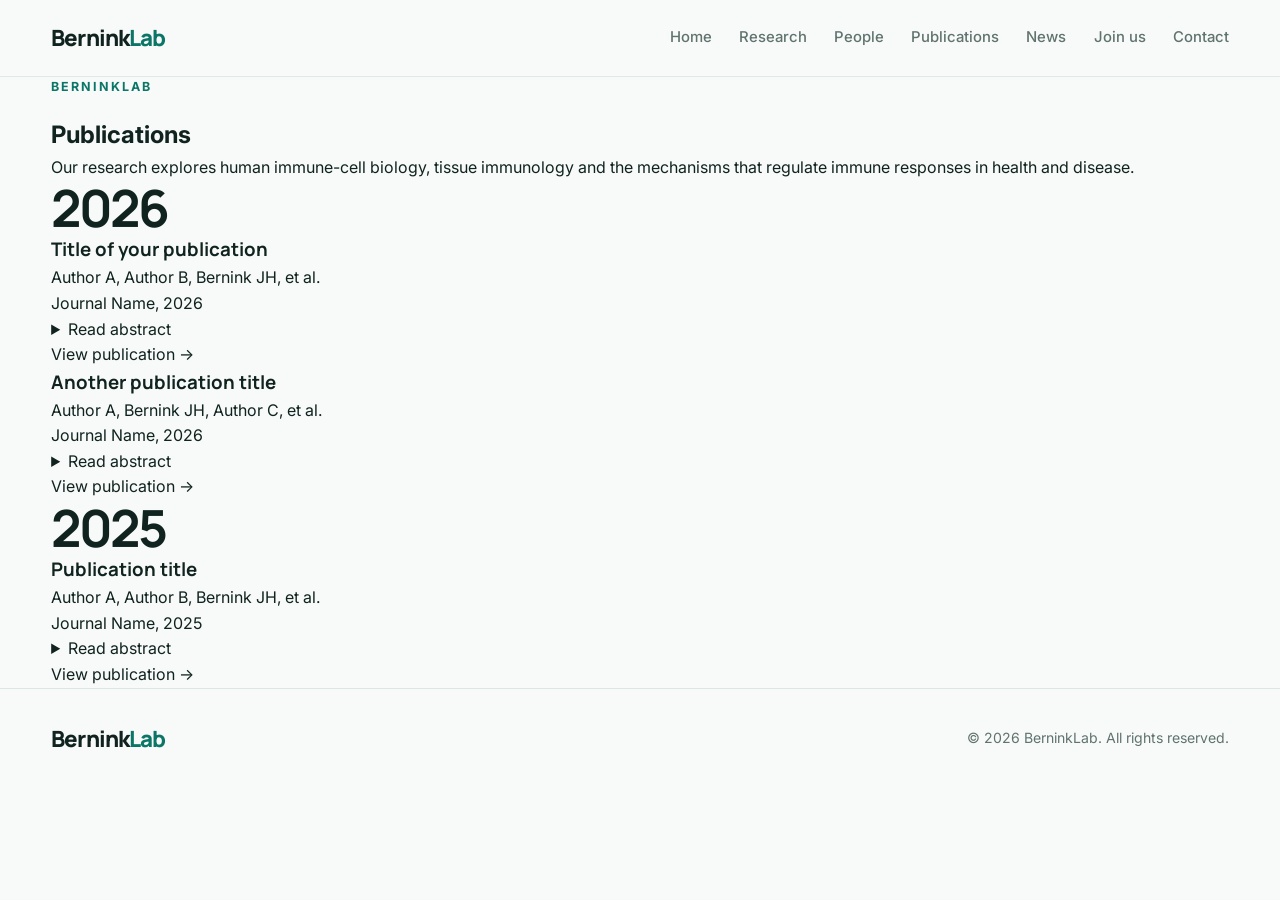
==== publications.html @ a1fa677a "Create publications.html for BerninkLab This HTML file contains the structure for the publications p" ====
<!DOCTYPE html>
<html lang="en">
<head>
  <meta charset="UTF-8">
  <meta name="viewport" content="width=device-width, initial-scale=1.0">

  <title>Publications | BerninkLab</title>

  <meta
    name="description"
    content="Publications from BerninkLab — research in human immunology, immune-cell biology and tissue immunology."
  >

  <link rel="preconnect" href="https://fonts.googleapis.com">
  <link rel="preconnect" href="https://fonts.gstatic.com" crossorigin>

  <link
    href="https://fonts.googleapis.com/css2?family=Inter:wght@400;500;600;700&family=Manrope:wght@600;700;800&display=swap"
    rel="stylesheet"
  >

  <link rel="stylesheet" href="styles.css">
</head>

<body>

<header class="site-header">
  <div class="container nav">

    <a href="index.html" class="logo">
      Bernink<span>Lab</span>
    </a>

    <button class="menu-toggle" aria-label="Toggle navigation">
      ☰
    </button>

    <nav class="nav-links">
      <a href="index.html">Home</a>
      <a href="index.html#research">Research</a>
      <a href="index.html#people">People</a>
      <a href="publications.html">Publications</a>
      <a href="index.html#news">News</a>
      <a href="index.html#join">Join us</a>
      <a href="index.html#contact">Contact</a>
    </nav>

  </div>
</header>


<main>

  <section class="publications-page">

    <div class="container">

      <p class="section-label">BerninkLab</p>
      <h1>Publications</h1>

      <p class="publications-intro">
        Our research explores human immune-cell biology,
        tissue immunology and the mechanisms that regulate
        immune responses in health and disease.
      </p>


      <!-- 2026 -->

      <div class="publication-year">

        <h2>2026</h2>

        <article class="publication-full">

          <h3>
            Title of your publication
          </h3>

          <p class="publication-authors">
            Author A, Author B, Bernink JH, et al.
          </p>

          <p class="publication-journal">
            Journal Name, 2026
          </p>

          <details class="abstract">

            <summary>Read abstract</summary>

            <p>
              Put the abstract of the publication here.
              This section stays hidden until the visitor
              clicks “Read abstract”.
            </p>

          </details>

          <a
            class="publication-link"
            href="https://doi.org/10.xxxx/xxxxx"
            target="_blank"
            rel="noopener noreferrer"
          >
            View publication →
          </a>

        </article>


        <article class="publication-full">

          <h3>
            Another publication title
          </h3>

          <p class="publication-authors">
            Author A, Bernink JH, Author C, et al.
          </p>

          <p class="publication-journal">
            Journal Name, 2026
          </p>

          <details class="abstract">

            <summary>Read abstract</summary>

            <p>
              The abstract for the second publication goes here.
            </p>

          </details>

          <a
            class="publication-link"
            href="https://doi.org/10.xxxx/xxxxx"
            target="_blank"
            rel="noopener noreferrer"
          >
            View publication →
          </a>

        </article>

      </div>


      <!-- 2025 -->

      <div class="publication-year">

        <h2>2025</h2>

        <article class="publication-full">

          <h3>
            Publication title
          </h3>

          <p class="publication-authors">
            Author A, Author B, Bernink JH, et al.
          </p>

          <p class="publication-journal">
            Journal Name, 2025
          </p>

          <details class="abstract">

            <summary>Read abstract</summary>

            <p>
              Put the abstract here.
            </p>

          </details>

          <a
            class="publication-link"
            href="https://doi.org/10.xxxx/xxxxx"
            target="_blank"
            rel="noopener noreferrer"
          >
            View publication →
          </a>

        </article>

      </div>

    </div>

  </section>

</main>


<footer>

  <div class="container footer-inner">

    <a href="index.html" class="logo">
      Bernink<span>Lab</span>
    </a>

    <p>
      © <span id="year"></span> BerninkLab.
      All rights reserved.
    </p>

  </div>

</footer>

<script src="script.js"></script>

</body>
</html>
---- styles.css ----
/* styles.css */

:root {
  --background: #f7faf9;
  --surface: #ffffff;
  --text: #10231f;
  --muted: #60736e;
  --accent: #0b7567;
  --accent-dark: #07584f;
  --accent-light: #dff2ee;
  --border: #dbe7e3;
  --max-width: 1180px;
}

* {
  box-sizing: border-box;
  margin: 0;
  padding: 0;
}

html {
  scroll-behavior: smooth;
}

body {
  font-family: "Inter", sans-serif;
  color: var(--text);
  background: var(--background);
  line-height: 1.6;
}

a {
  color: inherit;
  text-decoration: none;
}

.container {
  width: min(92%, var(--max-width));
  margin: 0 auto;
}

.site-header {
  position: sticky;
  top: 0;
  z-index: 1000;
  background: rgba(247, 250, 249, 0.92);
  backdrop-filter: blur(16px);
  border-bottom: 1px solid rgba(219, 231, 227, 0.8);
}

.nav {
  min-height: 76px;
  display: flex;
  align-items: center;
  justify-content: space-between;
}

.logo {
  font-family: "Manrope", sans-serif;
  font-size: 1.4rem;
  font-weight: 800;
  letter-spacing: -0.04em;
}

.logo span {
  color: var(--accent);
}

.nav-links {
  display: flex;
  gap: 1.7rem;
  align-items: center;
}

.nav-links a {
  color: var(--muted);
  font-size: 0.93rem;
  font-weight: 500;
  transition: 0.2s ease;
}

.nav-links a:hover {
  color: var(--accent);
}

.menu-toggle {
  display: none;
  border: 0;
  background: transparent;
  color: var(--text);
  font-size: 1.5rem;
  cursor: pointer;
}

.hero {
  padding: 7rem 0 6rem;
  overflow: hidden;
}

.hero-grid {
  display: grid;
  grid-template-columns: 1.05fr 0.95fr;
  gap: 4rem;
  align-items: center;
}

.eyebrow,
.section-label {
  color: var(--accent);
  font-size: 0.78rem;
  font-weight: 700;
  letter-spacing: 0.16em;
  text-transform: uppercase;
  margin-bottom: 1.2rem;
}

.hero h1,
h2,
h3 {
  font-family: "Manrope", sans-serif;
}

.hero h1 {
  font-size: clamp(3.2rem, 7vw, 6.2rem);
  line-height: 0.98;
  letter-spacing: -0.065em;
  max-width: 800px;
}

.hero h1 span {
  color: var(--accent);
  display: block;
}

.hero-text {
  margin-top: 2rem;
  max-width: 670px;
  font-size: 1.12rem;
  color: var(--muted);
}

.hero-actions {
  display: flex;
  flex-wrap: wrap;
  gap: 1rem;
  margin-top: 2.4rem;
}

.button {
  display: inline-flex;
  align-items: center;
  justify-content: center;
  border-radius: 999px;
  padding: 0.9rem 1.4rem;
  font-weight: 600;
  transition: 0.2s ease;
}

.button.primary {
  color: white;
  background: var(--accent);
}

.button.primary:hover {
  background: var(--accent-dark);
  transform: translateY(-2px);
}

.button.secondary {
  background: var(--surface);
  border: 1px solid var(--border);
}

.button.secondary:hover {
  border-color: var(--accent);
}

.hero-visual {
  position: relative;
  min-height: 500px;
  border-radius: 40px;
  overflow: hidden;
  background:
    radial-gradient(circle at 20% 20%, #d6f3ec, transparent 40%),
    radial-gradient(circle at 80% 70%, #b9dfd8, transparent 40%),
    #eaf4f1;
}

.cell {
  position: absolute;
  border-radius: 50%;
  border: 18px solid rgba(255,255,255,0.55);
  background:
    radial-gradient(circle at 35% 35%, rgba(255,255,255,0.95), transparent 20%),
    radial-gradient(circle, #4da393, #16766a);
  box-shadow: 0 30px 80px rgba(16, 83, 73, 0.2);
}

.cell-one {
  width: 190px;
  height: 190px;
  top: 70px;
  right: 80px;
}

.cell-two {
  width: 125px;
  height: 125px;
  top: 225px;
  left: 50px;
}

.cell-three {
  width: 85px;
  height: 85px;
  top: 70px;
  left: 100px;
}

.cell-four {
  width: 70px;
  height: 70px;
  bottom: 70px;
  right: 60px;
}

.hero-card {
  position: absolute;
  left: 35px;
  right: 35px;
  bottom: 35px;
  padding: 1.6rem;
  border-radius: 24px;
  background: rgba(255, 255, 255, 0.88);
  backdrop-filter: blur(12px);
}

.hero-card-label {
  display: block;
  color: var(--accent);
  font-size: 0.75rem;
  font-weight: 700;
  text-transform: uppercase;
  letter-spacing: 0.12em;
  margin-bottom: 0.3rem;
}

.hero-card strong {
  font-family: "Manrope", sans-serif;
  font-size: 1.25rem;
}

.hero-card p {
  color: var(--muted);
  margin-top: 0.5rem;
}

.section {
  padding: 6rem 0;
}

.intro {
  background: var(--surface);
}

.intro-grid,
.contact-grid {
  display: grid;
  grid-template-columns: 0.9fr 1.1fr;
  gap: 5rem;
}

h2 {
  font-size: clamp(2.3rem, 4vw, 4rem);
  line-height: 1.08;
  letter-spacing: -0.05em;
}

.intro-grid > div:last-child {
  color: var(--muted);
  font-size: 1.08rem;
}

.intro-grid > div:last-child p + p {
  margin-top: 1.2rem;
}

.section-heading {
  display: flex;
  justify-content: space-between;
  gap: 4rem;
  align-items: end;
  margin-bottom: 3rem;
}

.section-heading > p {
  max-width: 520px;
  color: var(--muted);
}

.card-grid {
  display: grid;
  grid-template-columns: repeat(4, 1fr);
  gap: 1.2rem;
}

.research-card,
.news-card {
  background: var(--surface);
  border: 1px solid var(--border);
  border-radius: 24px;
  padding: 2rem;
}

.card-number {
  display: inline-block;
  color: var(--accent);
  font-size: 0.8rem;
  font-weight: 700;
  margin-bottom: 3rem;
}

.research-card h3,
.news-card h3 {
  font-size: 1.3rem;
  margin-bottom: 0.75rem;
}

.research-card p,
.news-card p {
  color: var(--muted);
}

.people-section {
  background: var(--surface);
}

.people-grid {
  display: grid;
  grid-template-columns: repeat(4, 1fr);
  gap: 1.5rem;
}

.person-card {
  border: 1px solid var(--border);
  border-radius: 26px;
  overflow: hidden;
  background: var(--background);
}

.person-photo {
  width: 100%;
  height: 300px;
  object-fit: cover;
  object-position: center;
  display: block;
}

.placeholder-photo {
  background:
    radial-gradient(circle at 40% 35%, #ffffff, transparent 16%),
    linear-gradient(135deg, #dff2ee, #a9d6ce);
  font-family: "Manrope", sans-serif;
  font-size: 3rem;
  font-weight: 800;
  color: var(--accent);
}

.person-info {
  padding: 1.5rem;
}

.person-info h3 {
  font-size: 1.25rem;
}

.role {
  color: var(--accent);
  font-weight: 600;
  margin: 0.3rem 0 0.8rem;
}

.person-info p:last-child {
  color: var(--muted);
}

.publication-list {
  border-top: 1px solid var(--border);
}

.publication {
  display: grid;
  grid-template-columns: 100px 1fr;
  gap: 1.5rem;
  padding: 2rem 0;
  border-bottom: 1px solid var(--border);
}

.pub-year {
  color: var(--accent);
  font-weight: 700;
}

.publication h3 {
  font-size: 1.2rem;
  margin-bottom: 0.35rem;
}

.publication p {
  color: var(--muted);
}

.publication a {
  display: inline-block;
  margin-top: 0.75rem;
  color: var(--accent);
  font-weight: 600;
}

.news-section {
  background: var(--surface);
}

.news-grid {
  display: grid;
  grid-template-columns: repeat(3, 1fr);
  gap: 1.5rem;
}

.news-date {
  color: var(--accent);
  display: block;
  font-size: 0.83rem;
  font-weight: 600;
  margin-bottom: 2.5rem;
}

.join-box {
  background: var(--text);
  color: white;
  padding: 4rem;
  border-radius: 36px;
  display: flex;
  gap: 3rem;
  align-items: center;
  justify-content: space-between;
}

.join-box p:not(.section-label) {
  max-width: 700px;
  color: #cbd8d5;
  margin-top: 1rem;
}

.contact-section {
  background: var(--surface);
}

.contact-grid > div:first-child p:last-child {
  color: var(--muted);
  margin-top: 1rem;
  max-width: 500px;
}

.contact-details {
  display: grid;
  grid-template-columns: 1fr 1fr;
  gap: 2rem;
}

.contact-details div {
  padding-bottom: 1.4rem;
  border-bottom: 1px solid var(--border);
}

.contact-details span {
  display: block;
  color: var(--muted);
  font-size: 0.85rem;
  margin-bottom: 0.35rem;
}

.contact-details a {
  color: var(--accent);
  font-weight: 600;
}

footer {
  padding: 2rem 0;
  border-top: 1px solid var(--border);
}

.footer-inner {
  display: flex;
  justify-content: space-between;
  gap: 2rem;
  align-items: center;
}

.footer-inner p {
  color: var(--muted);
  font-size: 0.88rem;
}

@media (max-width: 950px) {
  .hero-grid,
  .intro-grid,
  .contact-grid {
    grid-template-columns: 1fr;
  }

  .hero-visual {
    min-height: 420px;
  }

  .card-grid {
    grid-template-columns: 1fr 1fr;
  }

  .people-grid [
    grid-template-columns: repeat(2,1fr);
  },
  .news-grid {
    grid-template-columns: 1fr 1fr;
  }

  .section-heading {
    align-items: flex-start;
    flex-direction: column;
    gap: 1rem;
  }
}

@media (max-width: 720px) {
  .menu-toggle {
    display: block;
  }

  .nav-links {
    position: absolute;
    top: 76px;
    left: 0;
    right: 0;
    display: none;
    flex-direction: column;
    align-items: flex-start;
    padding: 1.5rem 4%;
    background: var(--surface);
    border-bottom: 1px solid var(--border);
  }

  .nav-links.open {
    display: flex;
  }

  .hero {
    padding-top: 4.5rem;
  }

  .hero h1 {
    font-size: 3.5rem;
  }

  .card-grid,
  .people-grid {
    grid-template-columns: 1fr;
  },
  .news-grid,
  .contact-details {
    grid-template-columns: 1fr;
  }

  .join-box {
    padding: 2.3rem;
    align-items: flex-start;
    flex-direction: column;
  }

  .publication {
    grid-template-columns: 1fr;
    gap: 0.5rem;
  }

  .footer-inner {
    align-items: flex-start;
    flex-direction: column;
  }
}
.video-hero {
  position: relative;
  overflow: hidden;
  min-height: 500px;
  border-radius: 40px;
  background: #0d2622;
}

.hero-video {
  position: absolute;
  inset: 0;
  width: 100%;
  height: 100%;
  object-fit: cover;
}

.hero-video-overlay {
  position: absolute;
  inset: 0;
  background: linear-gradient(
    to bottom,
    rgba(0, 0, 0, 0.05),
    rgba(0, 0, 0, 0.25)
  );
}

.video-hero .hero-card {
  z-index: 2;
}
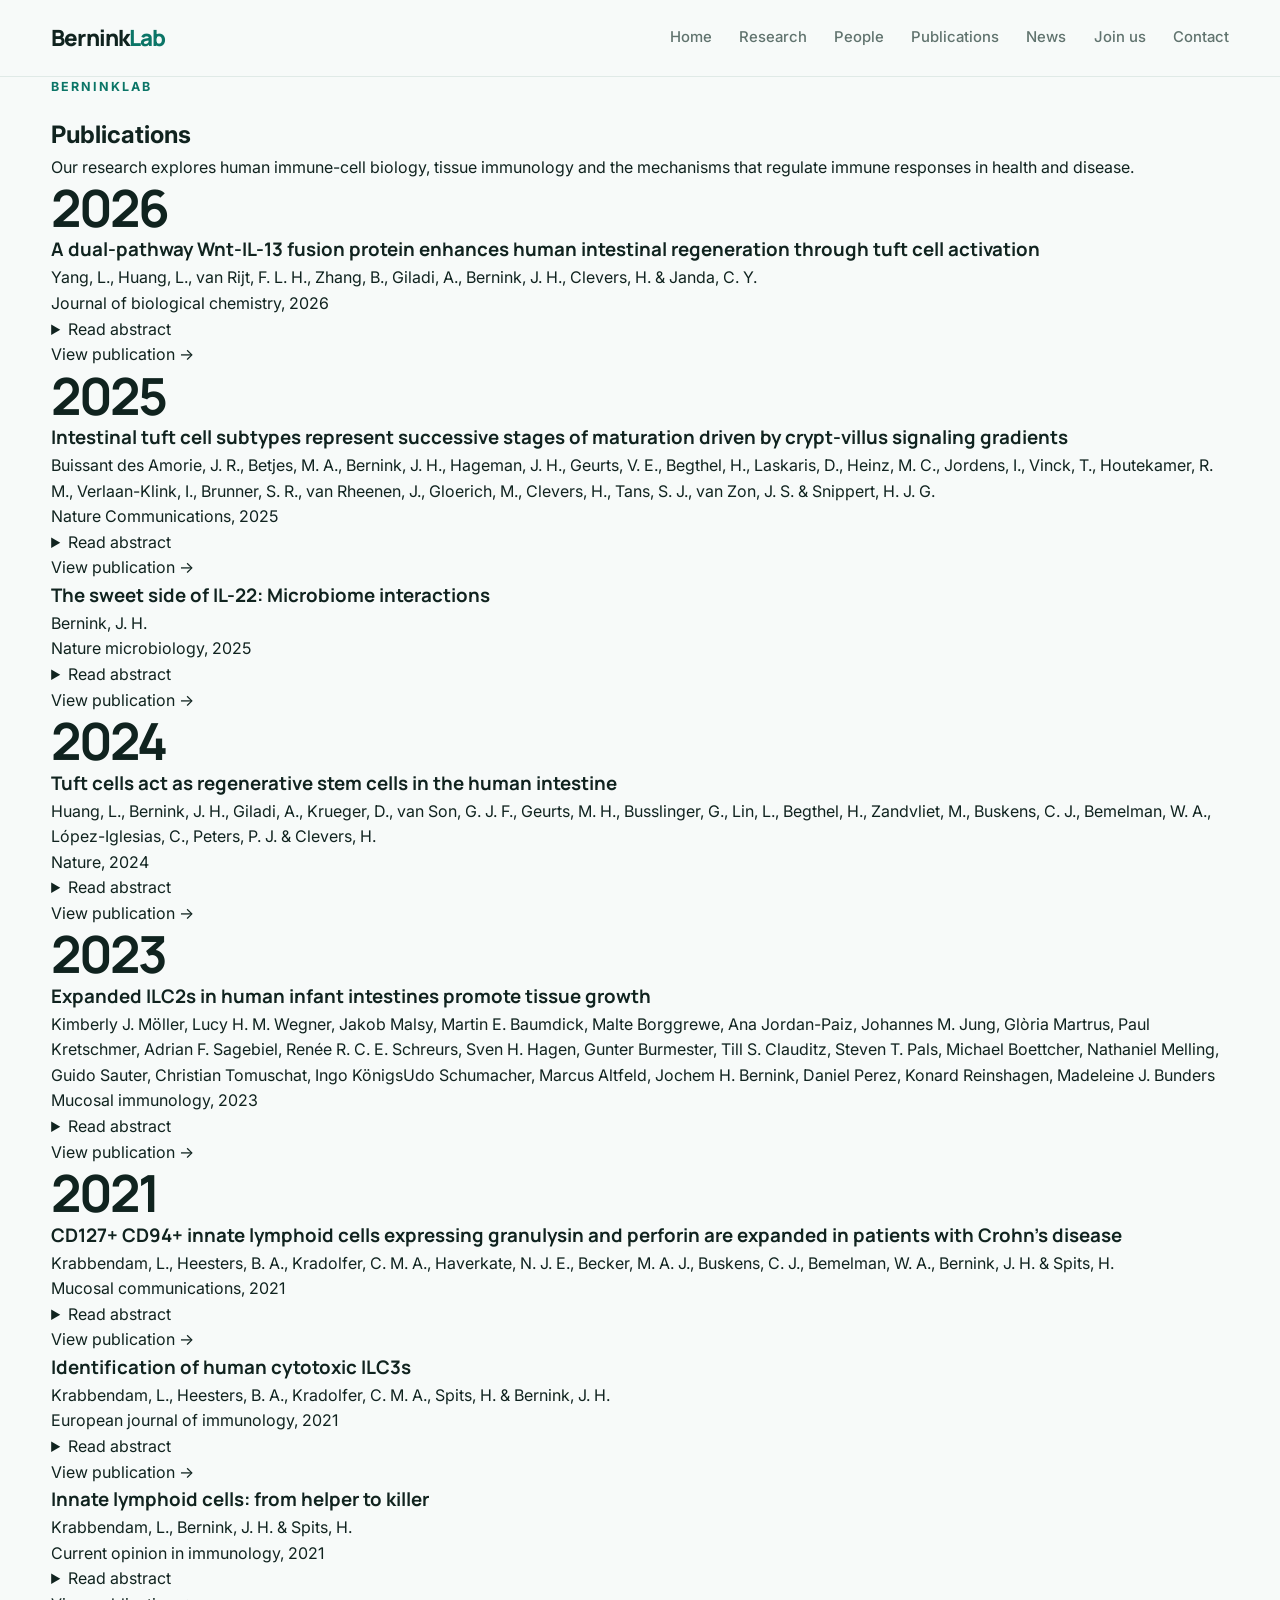
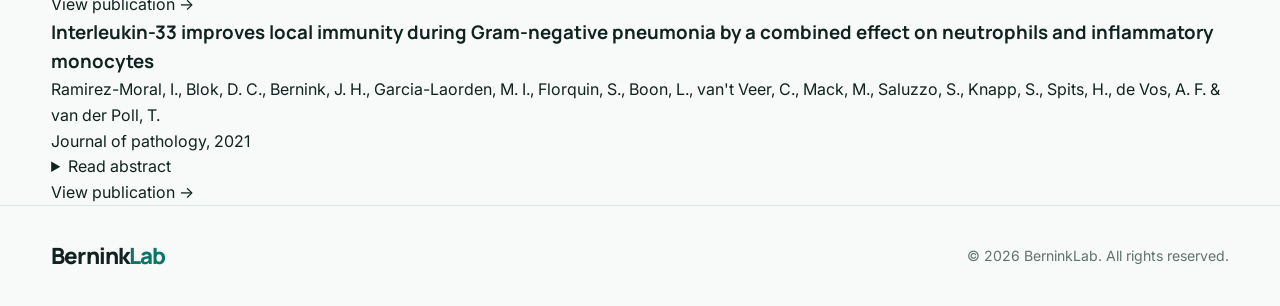
==== commit f945ad44: "Revise publication entries and add new articles Updated publication details including titles, author" ====
--- a/publications.html
+++ b/publications.html
@@ -74,75 +74,35 @@
         <article class="publication-full">
 
           <h3>
-            Title of your publication
-          </h3>
-
-          <p class="publication-authors">
-            Author A, Author B, Bernink JH, et al.
-          </p>
-
-          <p class="publication-journal">
-            Journal Name, 2026
-          </p>
-
-          <details class="abstract">
-
-            <summary>Read abstract</summary>
-
-            <p>
-              Put the abstract of the publication here.
-              This section stays hidden until the visitor
-              clicks “Read abstract”.
-            </p>
-
-          </details>
-
-          <a
-            class="publication-link"
-            href="https://doi.org/10.xxxx/xxxxx"
-            target="_blank"
-            rel="noopener noreferrer"
-          >
-            View publication →
-          </a>
-
-        </article>
-
-
-        <article class="publication-full">
-
-          <h3>
-            Another publication title
-          </h3>
-
-          <p class="publication-authors">
-            Author A, Bernink JH, Author C, et al.
-          </p>
-
-          <p class="publication-journal">
-            Journal Name, 2026
-          </p>
-
-          <details class="abstract">
-
-            <summary>Read abstract</summary>
-
-            <p>
-              The abstract for the second publication goes here.
-            </p>
-
-          </details>
-
-          <a
-            class="publication-link"
-            href="https://doi.org/10.xxxx/xxxxx"
-            target="_blank"
-            rel="noopener noreferrer"
-          >
-            View publication →
-          </a>
-
-        </article>
+            A dual-pathway Wnt-IL-13 fusion protein enhances human intestinal regeneration through tuft cell activation
+          </h3>
+
+          <p class="publication-authors">
+            Yang, L., Huang, L., van Rijt, F. L. H., Zhang, B., Giladi, A., Bernink, J. H., Clevers, H. & Janda, C. Y.
+          </p>
+
+          <p class="publication-journal">
+            Journal of biological chemistry, 2026
+          </p>
+
+          <details class="abstract">
+
+            <summary>Read abstract</summary>
+
+            <p>
+              Compromised intestinal regenerative responses drive severe inflammatory conditions, such as inflammatory bowel disease and graft-versus-host disease, affecting millions of people worldwide each year. Despite extensive research, effective therapies remain limited, and no curative treatments are currently available. We recently discovered that human intestinal tuft cells promote tissue repair following injury through Wnt and IL-4/IL-13 signaling pathways. Building on this discovery, here, we report the engineering and functional validation of a synthetic Wnt-IL-13 fusion protein that simultaneously activates both the Wnt and IL-4/IL-13 signaling pathways to enhance human intestinal tuft cell activity. Employing human organoid technology, we demonstrate that this therapeutic approach promotes mucosal healing.
+            </p>
+
+          </details>
+
+          <a
+            class="publication-link"
+            href="https://doi.org/10.1016/j.jbc.2026.113187"
+            target="_blank"
+            rel="noopener noreferrer"
+          >
+            View publication →
+          </a>
 
       </div>
 
@@ -156,40 +116,308 @@
         <article class="publication-full">
 
           <h3>
-            Publication title
-          </h3>
-
-          <p class="publication-authors">
-            Author A, Author B, Bernink JH, et al.
-          </p>
-
-          <p class="publication-journal">
-            Journal Name, 2025
-          </p>
-
-          <details class="abstract">
-
-            <summary>Read abstract</summary>
-
-            <p>
-              Put the abstract here.
-            </p>
-
-          </details>
-
-          <a
-            class="publication-link"
-            href="https://doi.org/10.xxxx/xxxxx"
-            target="_blank"
-            rel="noopener noreferrer"
-          >
-            View publication →
-          </a>
-
-        </article>
-
+            Intestinal tuft cell subtypes represent successive stages of maturation driven by crypt-villus signaling gradients
+          </h3>
+
+          <p class="publication-authors">
+            Buissant des Amorie, J. R., Betjes, M. A., Bernink, J. H., Hageman, J. H., Geurts, V. E., Begthel, H., Laskaris, D., Heinz, M. C., Jordens, I., Vinck, T., Houtekamer, R. M., Verlaan-Klink, I., Brunner, S. R., van Rheenen, J., Gloerich, M., Clevers, H., Tans, S. J., van Zon, J. S. & Snippert, H. J. G.
+          </p>
+
+          <p class="publication-journal">
+            Nature Communications, 2025
+          </p>
+
+          <details class="abstract">
+
+            <summary>Read abstract</summary>
+
+            <p>
+              Intestinal tuft cells are epithelial sentinels that trigger host defense upon detection of parasite-derived compounds. While they represent potent targets for immunomodulatory therapies in inflammation-driven intestinal diseases, their functioning and differentiation are poorly understood. Here, we reveal common intermediary transcriptomes among the previously described tuft-1 and tuft-2 subtypes in mouse and human. Tuft cell subtype-specific reporter knock-ins in organoids show that the two subtypes reflect successive post-mitotic maturation stages within the tuft cell lineage. In vitro stimulation with interleukin-4 and 13 is sufficient to fuel the generation of new Nrep+ tuft-1 cells, arising from tuft precursors (tuft-p). Subsequently, changes in crypt-villus signaling gradients, such as BMP, and cholinergic signaling, are required to advance maturation towards Chat+ tuft-2 phenotypes. Functionally, we find chemosensory capacity to increase during maturation. Our tuft subtype-specific reporters and optimized differentiation strategy in organoids provide a platform to study immune-related tuft cell subtypes and their unique chemosensory properties.
+            </p>
+
+          </details>
+
+          <a
+            class="publication-link"
+            href="https://doi.org/10.1038/s41467-025-61878-9"
+            target="_blank"
+            rel="noopener noreferrer"
+          >
+            View publication →
+          </a>
+
+        </article>
+
+                <article class="publication-full">
+
+          <h3>
+            The sweet side of IL-22: Microbiome interactions
+          </h3>
+
+          <p class="publication-authors">
+            Bernink, J. H.
+          </p>
+
+          <p class="publication-journal">
+            Nature microbiology, 2025
+          </p>
+
+          <details class="abstract">
+
+            <summary>Read abstract</summary>
+
+            <p>
+              Dysbiosis is a harbinger of severe intestinal pathologies driving enhanced susceptibility to colonization by opportunistic pathogens. Type 3 innate lymphoid cell-derived IL-22 harnesses pathogen colonization resistance by regulating the galactosylation status of intestinal epithelial cells.
+            </p>
+
+          </details>
+
+          <a
+            class="publication-link"
+            href="https://doi.org/10.1038/s41564-025-01945-5"
+            target="_blank"
+            rel="noopener noreferrer"
+          >
+            View publication →
+          </a>
+
+        </article>
+        
       </div>
 
+       <!-- 2024 -->
+
+      <div class="publication-year">
+
+        <h2>2024</h2>
+
+        <article class="publication-full">
+
+          <h3>
+            Tuft cells act as regenerative stem cells in the human intestine
+          </h3>
+
+          <p class="publication-authors">
+            Huang, L., Bernink, J. H., Giladi, A., Krueger, D., van Son, G. J. F., Geurts, M. H., Busslinger, G., Lin, L., Begthel, H., Zandvliet, M., Buskens, C. J., Bemelman, W. A., López-Iglesias, C., Peters, P. J. & Clevers, H.
+          </p>
+
+          <p class="publication-journal">
+            Nature, 2024
+          </p>
+
+          <details class="abstract">
+
+            <summary>Read abstract</summary>
+
+            <p>
+              In mice, intestinal tuft cells have been described as a long-lived, postmitotic cell type. Two distinct subsets have been identified: tuft-1 and tuft-2 (ref. 1). By combining analysis of primary human intestinal resection material and intestinal organoids, we identify four distinct human tuft cell states, two of which overlap with their murine counterparts. We show that tuft cell development depends on the presence of Wnt ligands, and that tuft cell numbers rapidly increase on interleukin-4 (IL-4) and IL-13 exposure, as reported previously in mice2–4. This occurs through proliferation of pre-existing tuft cells, rather than through increased de novo generation from stem cells. Indeed, proliferative tuft cells occur in vivo both in fetal and in adult human intestine. Single mature proliferating tuft cells can form organoids that contain all intestinal epithelial cell types. Unlike stem and progenitor cells, human tuft cells survive irradiation damage and retain the ability to generate all other epithelial cell types. Accordingly, organoids engineered to lack tuft cells fail to recover from radiation-induced damage. Thus, tuft cells represent a damage-induced reserve intestinal stem cell pool in humans.
+            </p>
+
+          </details>
+
+          <a
+            class="publication-link"
+            href="https://doi.org/10.1038/s41586-024-07952-6"
+            target="_blank"
+            rel="noopener noreferrer"
+          >
+            View publication →
+          </a>
+
+        </article>
+
+      </div>
+       <!-- 2023 -->
+
+      <div class="publication-year">
+
+        <h2>2023</h2>
+
+        <article class="publication-full">
+
+          <h3>
+            Expanded ILC2s in human infant intestines promote tissue growth
+          </h3>
+
+          <p class="publication-authors">
+            Kimberly J. Möller, Lucy H. M. Wegner, Jakob Malsy, Martin E. Baumdick, Malte Borggrewe, Ana Jordan-Paiz, Johannes M. Jung, Glòria Martrus, Paul Kretschmer, Adrian F. Sagebiel, Renée R. C. E. Schreurs, Sven H. Hagen, Gunter Burmester, Till S. Clauditz, Steven T. Pals, Michael Boettcher, Nathaniel Melling, Guido Sauter, Christian Tomuschat, Ingo KönigsUdo Schumacher, Marcus Altfeld, Jochem H. Bernink, Daniel Perez, Konard Reinshagen, Madeleine J. Bunders
+          </p>
+
+          <p class="publication-journal">
+            Mucosal immunology, 2023
+          </p>
+
+          <details class="abstract">
+
+            <summary>Read abstract</summary>
+
+            <p>
+              Early life is characterized by extraordinary challenges, including rapid tissue growth and immune adaptation to foreign antigens after birth. During this developmental stage, infants have an increased risk of immune-mediated diseases. Here, we demonstrate that tissue-resident, interleukin (IL)-13- and IL-4-producing group 2 innate lymphoid cells (ILC2s) are enriched in human infant intestines compared to adult intestines. Organoid systems were employed to assess the role of infant intestinal ILC2s in intestinal development and showed that IL-13 and IL-4 increased epithelial cell proliferation and skewed cell differentiation toward secretory cells. IL-13 furthermore upregulated the production of mediators of type-2 immunity by infant intestinal epithelial cells, including vascular endothelial growth factor-A and IL-26, a chemoattractant for eosinophils. In line with these in vitro findings increased numbers of eosinophils were detected in vivo in infant intestines. Taken together, ILC2s are enriched in infant intestines and can support intestinal development while inducing an epithelial secretory response associated with type 2 immune-mediated diseases.
+            </p>
+
+          </details>
+
+          <a
+            class="publication-link"
+            href="https://doi.org/10.1016/j.mucimm.2023.04.004"
+            target="_blank"
+            rel="noopener noreferrer"
+          >
+            View publication →
+          </a>
+
+        </article>
+
+      </div>
+
+       <!-- 2021 -->
+
+      <div class="publication-year">
+
+        <h2>2021</h2>
+
+        <article class="publication-full">
+
+          <h3>
+            CD127+ CD94+ innate lymphoid cells expressing granulysin and perforin are expanded in patients with Crohn’s disease
+          </h3>
+
+          <p class="publication-authors">
+            Krabbendam, L., Heesters, B. A., Kradolfer, C. M. A., Haverkate, N. J. E., Becker, M. A. J., Buskens, C. J., Bemelman, W. A., Bernink, J. H. & Spits, H.
+          </p>
+
+          <p class="publication-journal">
+            Mucosal communications, 2021
+          </p>
+
+          <details class="abstract">
+
+            <summary>Read abstract</summary>
+
+            <p>
+              Phenotypic definition of helper ILC1 and NK cells is problematic due to overlapping markers. Recently we showed the identification of cytotoxic ILC3s characterized by expression of CD94. Here we analyse CD127+ ILCs and NK cells in intestinal lamina propria from healthy donors and Crohn’s disease patients and identify two populations of CD127+CD94+ ILCs, designated population A and B, that can be distinguished on the expression of CD117, CD18 and cytotoxic molecules. Population B expresses granulysin, a cytotoxic molecule linked to bacterial lysis and/or chemotaxis of monocytes. Granulysin protein is secreted by population B cells upon stimulation with IL-15. Activation of population B in the presence of TGF-β strongly reduces the expression of cytotoxic effector molecules of population B. Strikingly, samples from individuals that suffer from active Crohn’s disease display enhanced frequencies of granulysin-expressing effector CD127+CD94+ ILCs in comparison to controls. Thus this study identifies group 1 ILC populations which accumulate in inflamed intestinal tissue of Crohn’s disease patients and may play a role in the pathology of the disease.
+            </p>
+
+          </details>
+
+          <a
+            class="publication-link"
+            href="https://doi.org/10.1038/s41467-021-26187-x"
+            target="_blank"
+            rel="noopener noreferrer"
+          >
+            View publication →
+          </a>
+
+        </article>
+
+        <article class="publication-full">
+
+          <h3>
+            Identification of human cytotoxic ILC3s
+          </h3>
+
+          <p class="publication-authors">
+            Krabbendam, L., Heesters, B. A., Kradolfer, C. M. A., Spits, H. & Bernink, J. H.
+          </p>
+
+          <p class="publication-journal">
+            European journal of immunology, 2021
+          </p>
+
+          <details class="abstract">
+
+            <summary>Read abstract</summary>
+
+            <p>
+              Human ILCs are classically categorized into five subsets; cytotoxic CD127−CD94+ NK cells and non-cytotoxic CD127+CD94−, ILC1s, ILC2s, ILC3s, and LTi cells. Here, we identify a previously unrecognized subset within the CD127+ ILC population, characterized by the expression of the cytotoxic marker CD94. These CD94+ ILCs resemble conventional ILC3s in terms of phenotype, transcriptome, and cytokine production, but are highly cytotoxic. IL-15 was unable to induce differentiation of CD94+ ILCs toward mature NK cells. Instead, CD94+ ILCs retained RORγt, CD127 and CD200R1 expression and produced IL-22 in response to IL-15. Culturing non-cytotoxic ILC3s with IL-12 induced upregulation of CD94 and cytotoxic activity, effects that were not observed with IL-15 stimulation. Thus, human helper ILCs can acquire a cytotoxic program without differentiating into NK cells.
+            </p>
+
+          </details>
+
+          <a
+            class="publication-link"
+            href="https://doi.org/10.1002/eji.202048696"
+            target="_blank"
+            rel="noopener noreferrer"
+          >
+            View publication →
+          </a>
+
+        </article>
+
+        <article class="publication-full">
+
+          <h3>
+            Innate lymphoid cells: from helper to killer
+          </h3>
+
+          <p class="publication-authors">
+            Krabbendam, L., Bernink, J. H. & Spits, H.
+          </p>
+
+          <p class="publication-journal">
+            Current opinion in immunology, 2021
+          </p>
+
+          <details class="abstract">
+
+            <summary>Read abstract</summary>
+
+            <p>
+              Five subsets of ILCs are extensively described, Lymphoid Tissue inducer (LTi) cells, cytotoxic NK cells and non-cytotoxic helper ILC1s, ILC2s and ILC3s. So far, the main focus has been on the potent cytokine production by helper ILCs and their plastic nature that allows them to switch function and phenotype upon environmental changes. Recent advances in the field indicate the presence of cytotoxic helper ILCs that are distinct from conventional NK cells. In humans, these cytotoxic ILCs can develop from conventional helper ILCs whereas in mice this remains to be elucidated. In this review we discuss the identification, development and function of cytotoxic helper ILCs subsets in humans and mice.
+            </p>
+
+          </details>
+
+          <a
+            class="publication-link"
+            href="https://doi.org/10.1016/j.coi.2020.08.007"
+            target="_blank"
+            rel="noopener noreferrer"
+          >
+            View publication →
+          </a>
+
+        </article>
+
+        <article class="publication-full">
+
+          <h3>
+            Interleukin-33 improves local immunity during Gram-negative pneumonia by a combined effect on neutrophils and inflammatory monocytes
+          </h3>
+
+          <p class="publication-authors">
+            Ramirez-Moral, I., Blok, D. C., Bernink, J. H., Garcia-Laorden, M. I., Florquin, S., Boon, L., van't Veer, C., Mack, M., Saluzzo, S., Knapp, S., Spits, H., de Vos, A. F. & van der Poll, T.
+          </p>
+
+          <p class="publication-journal">
+            Journal of pathology, 2021
+          </p>
+
+          <details class="abstract">
+
+            <summary>Read abstract</summary>
+
+            <p>
+              Pneumonia represents a major health care burden and Gram-negative bacteria provide an increasing therapeutic challenge at least in part through the emergence of multidrug-resistant strains. IL-33 is a multifunctional cytokine belonging to the IL-1 family that can affect many different cell types. We sought here to determine the effect of recombinant IL-33 on the host response during murine pneumonia caused by the common Gram-negative pathogen Klebsiella pneumoniae. IL-33 pretreatment prolonged survival for more than 1 day during lethal airway infection and decreased bacterial loads at the primary site of infection and distant organs. Postponed treatment with IL-33 (3 h) also reduced bacterial growth and dissemination. IL-33-mediated protection was not observed in mice deficient for the IL-33 receptor component IL-1 receptor-like 1. IL-33 induced a brisk type 2 response, characterized by recruitment of type 2 innate lymphoid cells to the lungs and enhanced release of IL-5 and IL-13. However, neither absence of innate lymphoid cells or IL-13, nor blocking of IL-5 impacted on IL-33 effects in mice infected with Klebsiella. Likewise, IL-33 remained effective in reducing bacterial loads in mice lacking B, T, and natural killer T cells. Experiments using antibody-mediated cell depletion indicated that neutrophils and inflammatory monocytes were of importance for antibacterial defense. The capacity of IL-33 to restrict bacterial growth in the lungs was strongly reduced in mice depleted of both neutrophils and inflammatory monocytes, but not in mice selectively depleted of either one of these cell types. These results suggest that IL-33 boosts host defense during bacterial pneumonia by a combined effect on neutrophils and inflammatory monocytes.
+            </p>
+
+          </details>
+
+          <a
+            class="publication-link"
+            href="https://doi.org/10.1002/path.5601"
+            target="_blank"
+            rel="noopener noreferrer"
+          >
+            View publication →
+          </a>
+
+        </article>
+        
+      </div>
+      
     </div>
 
   </section>
--- a/styles.css
+++ b/styles.css
@@ -615,3 +615,85 @@
 .video-hero .hero-card {
   z-index: 2;
 }
+
+.publications-page {
+  padding: 7rem 0;
+}
+
+.publications-page h1 {
+  font-family: "Manrope", sans-serif;
+  font-size: clamp(3rem, 6vw, 5.5rem);
+  line-height: 1;
+  letter-spacing: -0.06em;
+}
+
+.publications-intro {
+  max-width: 700px;
+  margin-top: 1.5rem;
+  margin-bottom: 5rem;
+  color: var(--muted);
+  font-size: 1.1rem;
+}
+
+.publication-year {
+  margin-bottom: 5rem;
+}
+
+.publication-year > h2 {
+  color: var(--accent);
+  font-size: 2rem;
+  padding-bottom: 1rem;
+  border-bottom: 2px solid var(--accent);
+}
+
+.publication-full {
+  padding: 2rem 0;
+  border-bottom: 1px solid var(--border);
+}
+
+.publication-full h3 {
+  max-width: 900px;
+  font-size: 1.3rem;
+  margin-bottom: 0.7rem;
+}
+
+.publication-authors {
+  color: var(--text);
+}
+
+.publication-journal {
+  color: var(--muted);
+  font-style: italic;
+  margin-top: 0.2rem;
+}
+
+.abstract {
+  max-width: 900px;
+  margin-top: 1.3rem;
+}
+
+.abstract summary {
+  color: var(--accent);
+  font-weight: 600;
+  cursor: pointer;
+}
+
+.abstract p {
+  margin-top: 1rem;
+  color: var(--muted);
+  line-height: 1.75;
+}
+
+.publication-link {
+  display: inline-block;
+  margin-top: 1.3rem;
+  color: var(--accent);
+  font-weight: 600;
+}
+.all-publications-button {
+  margin-top: 4.5rem;
+}
+
+.publication-link:hover {
+  text-decoration: underline;
+}
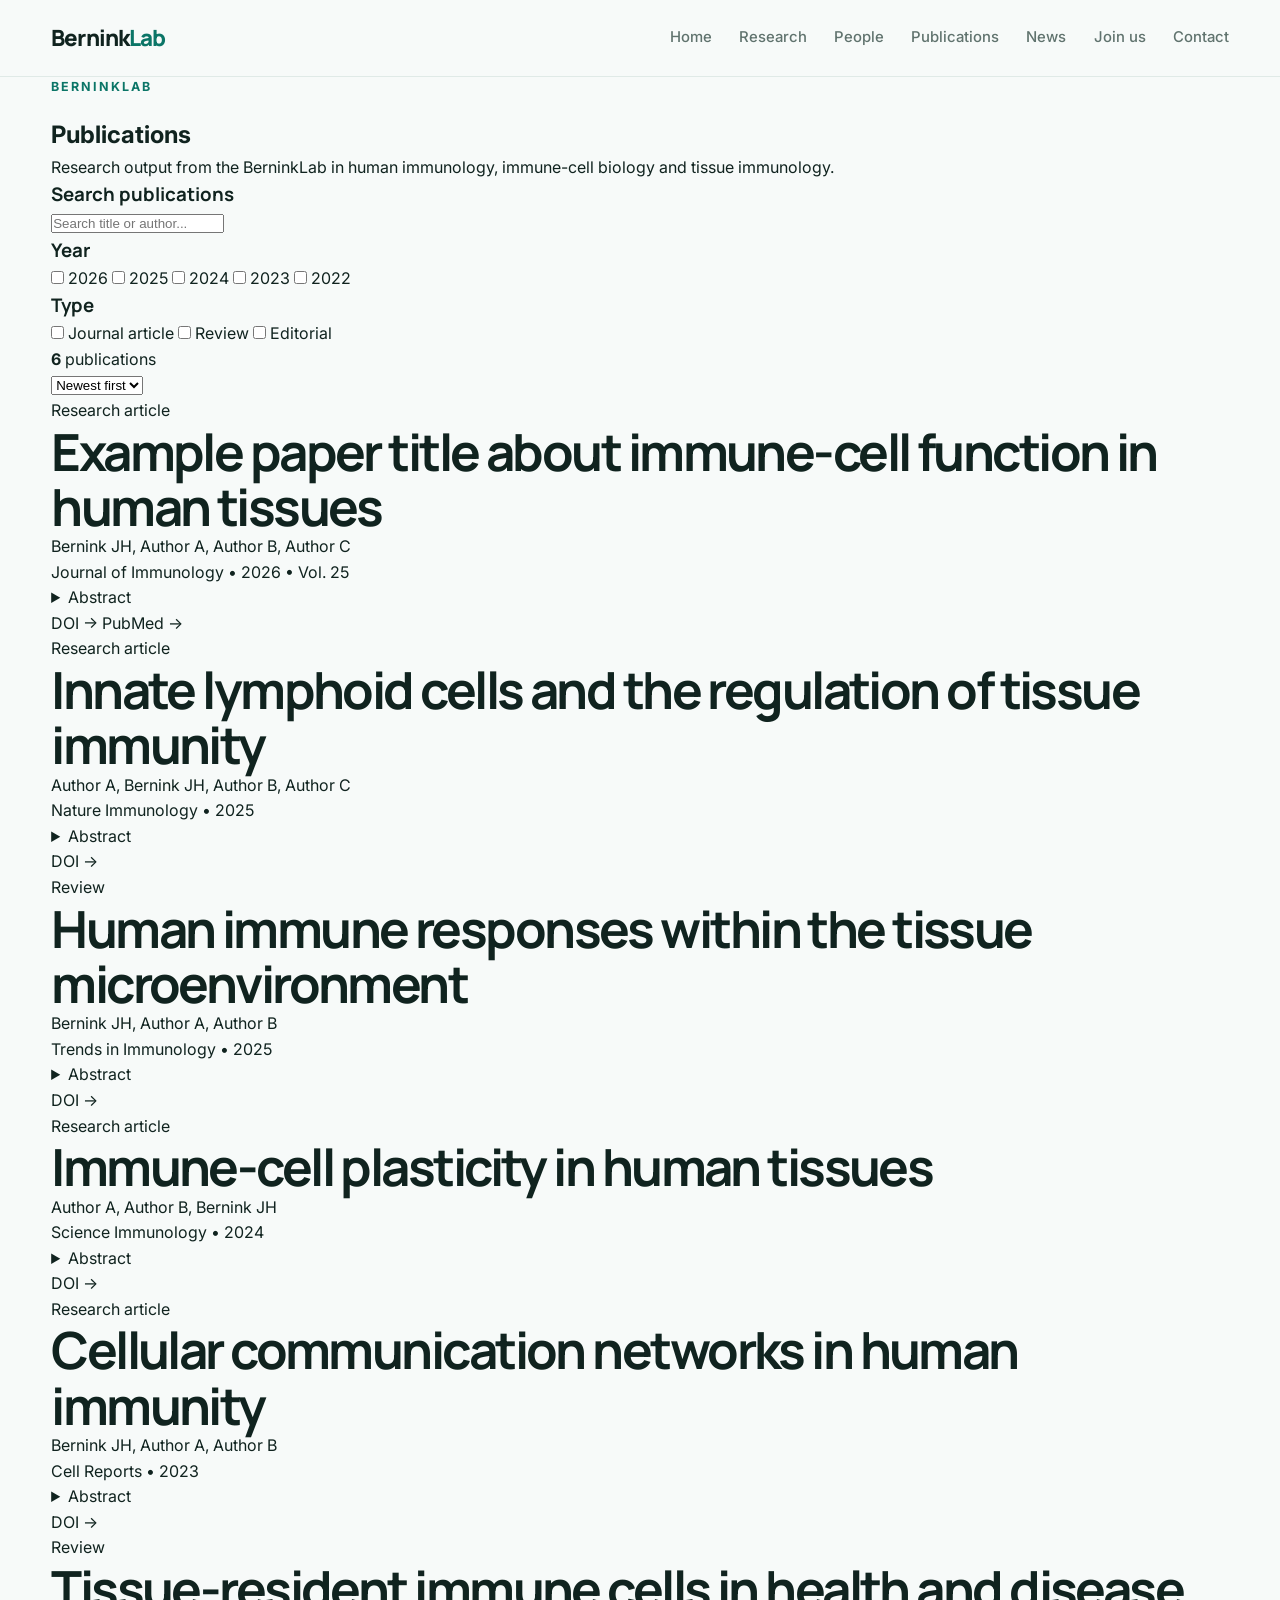
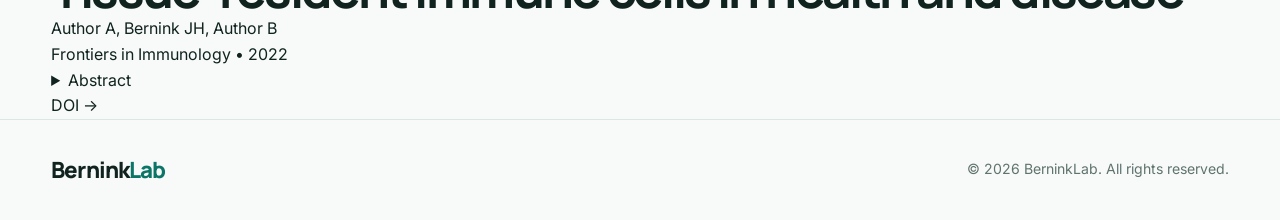
==== commit f12e0a08: "Refactor publications.html for clarity and structure Updated the publications page to enhance clarit" ====
--- a/publications.html
+++ b/publications.html
@@ -8,7 +8,7 @@
 
   <meta
     name="description"
-    content="Publications from BerninkLab — research in human immunology, immune-cell biology and tissue immunology."
+    content="Publications from BerninkLab in human immunology, tissue immunology and immune-cell biology."
   >
 
   <link rel="preconnect" href="https://fonts.googleapis.com">
@@ -49,375 +49,438 @@
 </header>
 
 
-<main>
-
-  <section class="publications-page">
-
+<main class="pure-publications">
+
+  <section class="publications-header">
     <div class="container">
 
       <p class="section-label">BerninkLab</p>
+
       <h1>Publications</h1>
 
-      <p class="publications-intro">
-        Our research explores human immune-cell biology,
-        tissue immunology and the mechanisms that regulate
-        immune responses in health and disease.
+      <p>
+        Research output from the BerninkLab in human immunology,
+        immune-cell biology and tissue immunology.
       </p>
 
-
-      <!-- 2026 -->
-
-      <div class="publication-year">
-
-        <h2>2026</h2>
-
-        <article class="publication-full">
-
-          <h3>
-            A dual-pathway Wnt-IL-13 fusion protein enhances human intestinal regeneration through tuft cell activation
-          </h3>
-
-          <p class="publication-authors">
-            Yang, L., Huang, L., van Rijt, F. L. H., Zhang, B., Giladi, A., Bernink, J. H., Clevers, H. & Janda, C. Y.
-          </p>
-
-          <p class="publication-journal">
-            Journal of biological chemistry, 2026
-          </p>
-
-          <details class="abstract">
-
-            <summary>Read abstract</summary>
+    </div>
+  </section>
+
+
+  <section class="publications-browser">
+
+    <div class="container publications-layout">
+
+
+      <!-- SIDEBAR -->
+
+      <aside class="publication-sidebar">
+
+        <div class="filter-section">
+          <h3>Search publications</h3>
+
+          <input
+            type="search"
+            id="publicationSearch"
+            placeholder="Search title or author..."
+          >
+        </div>
+
+
+        <div class="filter-section">
+
+          <h3>Year</h3>
+
+          <label>
+            <input type="checkbox" class="year-filter" value="2026">
+            2026
+          </label>
+
+          <label>
+            <input type="checkbox" class="year-filter" value="2025">
+            2025
+          </label>
+
+          <label>
+            <input type="checkbox" class="year-filter" value="2024">
+            2024
+          </label>
+
+          <label>
+            <input type="checkbox" class="year-filter" value="2023">
+            2023
+          </label>
+
+          <label>
+            <input type="checkbox" class="year-filter" value="2022">
+            2022
+          </label>
+
+        </div>
+
+
+        <div class="filter-section">
+
+          <h3>Type</h3>
+
+          <label>
+            <input type="checkbox">
+            Journal article
+          </label>
+
+          <label>
+            <input type="checkbox">
+            Review
+          </label>
+
+          <label>
+            <input type="checkbox">
+            Editorial
+          </label>
+
+        </div>
+
+      </aside>
+
+
+      <!-- PUBLICATION RESULTS -->
+
+      <div class="publication-results">
+
+        <div class="publication-toolbar">
+
+          <p>
+            <strong id="publicationCount">6</strong>
+            publications
+          </p>
+
+          <select id="publicationSort">
+            <option value="newest">Newest first</option>
+            <option value="oldest">Oldest first</option>
+          </select>
+
+        </div>
+
+
+        <!-- PAPER 1 -->
+
+        <article
+          class="pure-publication"
+          data-year="2026"
+          data-title="example paper title immune cells"
+        >
+
+          <div class="publication-type">
+            Research article
+          </div>
+
+          <h2>
+            Example paper title about immune-cell function in human tissues
+          </h2>
+
+          <p class="pure-authors">
+            Bernink JH, Author A, Author B, Author C
+          </p>
+
+          <p class="pure-journal">
+            Journal of Immunology
+            <span>•</span>
+            2026
+            <span>•</span>
+            Vol. 25
+          </p>
+
+          <details class="pure-abstract">
+
+            <summary>Abstract</summary>
 
             <p>
-              Compromised intestinal regenerative responses drive severe inflammatory conditions, such as inflammatory bowel disease and graft-versus-host disease, affecting millions of people worldwide each year. Despite extensive research, effective therapies remain limited, and no curative treatments are currently available. We recently discovered that human intestinal tuft cells promote tissue repair following injury through Wnt and IL-4/IL-13 signaling pathways. Building on this discovery, here, we report the engineering and functional validation of a synthetic Wnt-IL-13 fusion protein that simultaneously activates both the Wnt and IL-4/IL-13 signaling pathways to enhance human intestinal tuft cell activity. Employing human organoid technology, we demonstrate that this therapeutic approach promotes mucosal healing.
+              Add the abstract of the paper here. This section can contain
+              a full research abstract while keeping the publication list
+              compact when it is closed.
             </p>
 
           </details>
 
-          <a
-            class="publication-link"
-            href="https://doi.org/10.1016/j.jbc.2026.113187"
-            target="_blank"
-            rel="noopener noreferrer"
-          >
-            View publication →
-          </a>
+          <div class="publication-actions">
+
+            <a
+              href="https://doi.org/10.xxxx/xxxxx"
+              target="_blank"
+              rel="noopener noreferrer"
+            >
+              DOI →
+            </a>
+
+            <a
+              href="#"
+              target="_blank"
+              rel="noopener noreferrer"
+            >
+              PubMed →
+            </a>
+
+          </div>
+
+        </article>
+
+
+        <!-- PAPER 2 -->
+
+        <article
+          class="pure-publication"
+          data-year="2025"
+          data-title="innate lymphoid cells tissue immunity"
+        >
+
+          <div class="publication-type">
+            Research article
+          </div>
+
+          <h2>
+            Innate lymphoid cells and the regulation of tissue immunity
+          </h2>
+
+          <p class="pure-authors">
+            Author A, Bernink JH, Author B, Author C
+          </p>
+
+          <p class="pure-journal">
+            Nature Immunology
+            <span>•</span>
+            2025
+          </p>
+
+          <details class="pure-abstract">
+
+            <summary>Abstract</summary>
+
+            <p>
+              Place the publication abstract here.
+            </p>
+
+          </details>
+
+          <div class="publication-actions">
+
+            <a
+              href="https://doi.org/10.xxxx/xxxxx"
+              target="_blank"
+              rel="noopener noreferrer"
+            >
+              DOI →
+            </a>
+
+          </div>
+
+        </article>
+
+
+        <!-- PAPER 3 -->
+
+        <article
+          class="pure-publication"
+          data-year="2025"
+          data-title="human immune responses tissue microenvironment"
+        >
+
+          <div class="publication-type">
+            Review
+          </div>
+
+          <h2>
+            Human immune responses within the tissue microenvironment
+          </h2>
+
+          <p class="pure-authors">
+            Bernink JH, Author A, Author B
+          </p>
+
+          <p class="pure-journal">
+            Trends in Immunology
+            <span>•</span>
+            2025
+          </p>
+
+          <details class="pure-abstract">
+
+            <summary>Abstract</summary>
+
+            <p>
+              Place the abstract here.
+            </p>
+
+          </details>
+
+          <div class="publication-actions">
+
+            <a
+              href="https://doi.org/10.xxxx/xxxxx"
+              target="_blank"
+              rel="noopener noreferrer"
+            >
+              DOI →
+            </a>
+
+          </div>
+
+        </article>
+
+
+        <!-- PAPER 4 -->
+
+        <article
+          class="pure-publication"
+          data-year="2024"
+          data-title="immune cell plasticity human tissues"
+        >
+
+          <div class="publication-type">
+            Research article
+          </div>
+
+          <h2>
+            Immune-cell plasticity in human tissues
+          </h2>
+
+          <p class="pure-authors">
+            Author A, Author B, Bernink JH
+          </p>
+
+          <p class="pure-journal">
+            Science Immunology
+            <span>•</span>
+            2024
+          </p>
+
+          <details class="pure-abstract">
+
+            <summary>Abstract</summary>
+
+            <p>
+              Place the abstract here.
+            </p>
+
+          </details>
+
+          <div class="publication-actions">
+
+            <a
+              href="https://doi.org/10.xxxx/xxxxx"
+              target="_blank"
+              rel="noopener noreferrer"
+            >
+              DOI →
+            </a>
+
+          </div>
+
+        </article>
+
+
+        <!-- PAPER 5 -->
+
+        <article
+          class="pure-publication"
+          data-year="2023"
+          data-title="immune signaling cellular communication"
+        >
+
+          <div class="publication-type">
+            Research article
+          </div>
+
+          <h2>
+            Cellular communication networks in human immunity
+          </h2>
+
+          <p class="pure-authors">
+            Bernink JH, Author A, Author B
+          </p>
+
+          <p class="pure-journal">
+            Cell Reports
+            <span>•</span>
+            2023
+          </p>
+
+          <details class="pure-abstract">
+
+            <summary>Abstract</summary>
+
+            <p>
+              Place the abstract here.
+            </p>
+
+          </details>
+
+          <div class="publication-actions">
+
+            <a
+              href="https://doi.org/10.xxxx/xxxxx"
+              target="_blank"
+              rel="noopener noreferrer"
+            >
+              DOI →
+            </a>
+
+          </div>
+
+        </article>
+
+
+        <!-- PAPER 6 -->
+
+        <article
+          class="pure-publication"
+          data-year="2022"
+          data-title="tissue resident immune cells"
+        >
+
+          <div class="publication-type">
+            Review
+          </div>
+
+          <h2>
+            Tissue-resident immune cells in health and disease
+          </h2>
+
+          <p class="pure-authors">
+            Author A, Bernink JH, Author B
+          </p>
+
+          <p class="pure-journal">
+            Frontiers in Immunology
+            <span>•</span>
+            2022
+          </p>
+
+          <details class="pure-abstract">
+
+            <summary>Abstract</summary>
+
+            <p>
+              Place the abstract here.
+            </p>
+
+          </details>
+
+          <div class="publication-actions">
+
+            <a
+              href="https://doi.org/10.xxxx/xxxxx"
+              target="_blank"
+              rel="noopener noreferrer"
+            >
+              DOI →
+            </a>
+
+          </div>
+
+        </article>
 
       </div>
 
-
-      <!-- 2025 -->
-
-      <div class="publication-year">
-
-        <h2>2025</h2>
-
-        <article class="publication-full">
-
-          <h3>
-            Intestinal tuft cell subtypes represent successive stages of maturation driven by crypt-villus signaling gradients
-          </h3>
-
-          <p class="publication-authors">
-            Buissant des Amorie, J. R., Betjes, M. A., Bernink, J. H., Hageman, J. H., Geurts, V. E., Begthel, H., Laskaris, D., Heinz, M. C., Jordens, I., Vinck, T., Houtekamer, R. M., Verlaan-Klink, I., Brunner, S. R., van Rheenen, J., Gloerich, M., Clevers, H., Tans, S. J., van Zon, J. S. & Snippert, H. J. G.
-          </p>
-
-          <p class="publication-journal">
-            Nature Communications, 2025
-          </p>
-
-          <details class="abstract">
-
-            <summary>Read abstract</summary>
-
-            <p>
-              Intestinal tuft cells are epithelial sentinels that trigger host defense upon detection of parasite-derived compounds. While they represent potent targets for immunomodulatory therapies in inflammation-driven intestinal diseases, their functioning and differentiation are poorly understood. Here, we reveal common intermediary transcriptomes among the previously described tuft-1 and tuft-2 subtypes in mouse and human. Tuft cell subtype-specific reporter knock-ins in organoids show that the two subtypes reflect successive post-mitotic maturation stages within the tuft cell lineage. In vitro stimulation with interleukin-4 and 13 is sufficient to fuel the generation of new Nrep+ tuft-1 cells, arising from tuft precursors (tuft-p). Subsequently, changes in crypt-villus signaling gradients, such as BMP, and cholinergic signaling, are required to advance maturation towards Chat+ tuft-2 phenotypes. Functionally, we find chemosensory capacity to increase during maturation. Our tuft subtype-specific reporters and optimized differentiation strategy in organoids provide a platform to study immune-related tuft cell subtypes and their unique chemosensory properties.
-            </p>
-
-          </details>
-
-          <a
-            class="publication-link"
-            href="https://doi.org/10.1038/s41467-025-61878-9"
-            target="_blank"
-            rel="noopener noreferrer"
-          >
-            View publication →
-          </a>
-
-        </article>
-
-                <article class="publication-full">
-
-          <h3>
-            The sweet side of IL-22: Microbiome interactions
-          </h3>
-
-          <p class="publication-authors">
-            Bernink, J. H.
-          </p>
-
-          <p class="publication-journal">
-            Nature microbiology, 2025
-          </p>
-
-          <details class="abstract">
-
-            <summary>Read abstract</summary>
-
-            <p>
-              Dysbiosis is a harbinger of severe intestinal pathologies driving enhanced susceptibility to colonization by opportunistic pathogens. Type 3 innate lymphoid cell-derived IL-22 harnesses pathogen colonization resistance by regulating the galactosylation status of intestinal epithelial cells.
-            </p>
-
-          </details>
-
-          <a
-            class="publication-link"
-            href="https://doi.org/10.1038/s41564-025-01945-5"
-            target="_blank"
-            rel="noopener noreferrer"
-          >
-            View publication →
-          </a>
-
-        </article>
-        
-      </div>
-
-       <!-- 2024 -->
-
-      <div class="publication-year">
-
-        <h2>2024</h2>
-
-        <article class="publication-full">
-
-          <h3>
-            Tuft cells act as regenerative stem cells in the human intestine
-          </h3>
-
-          <p class="publication-authors">
-            Huang, L., Bernink, J. H., Giladi, A., Krueger, D., van Son, G. J. F., Geurts, M. H., Busslinger, G., Lin, L., Begthel, H., Zandvliet, M., Buskens, C. J., Bemelman, W. A., López-Iglesias, C., Peters, P. J. & Clevers, H.
-          </p>
-
-          <p class="publication-journal">
-            Nature, 2024
-          </p>
-
-          <details class="abstract">
-
-            <summary>Read abstract</summary>
-
-            <p>
-              In mice, intestinal tuft cells have been described as a long-lived, postmitotic cell type. Two distinct subsets have been identified: tuft-1 and tuft-2 (ref. 1). By combining analysis of primary human intestinal resection material and intestinal organoids, we identify four distinct human tuft cell states, two of which overlap with their murine counterparts. We show that tuft cell development depends on the presence of Wnt ligands, and that tuft cell numbers rapidly increase on interleukin-4 (IL-4) and IL-13 exposure, as reported previously in mice2–4. This occurs through proliferation of pre-existing tuft cells, rather than through increased de novo generation from stem cells. Indeed, proliferative tuft cells occur in vivo both in fetal and in adult human intestine. Single mature proliferating tuft cells can form organoids that contain all intestinal epithelial cell types. Unlike stem and progenitor cells, human tuft cells survive irradiation damage and retain the ability to generate all other epithelial cell types. Accordingly, organoids engineered to lack tuft cells fail to recover from radiation-induced damage. Thus, tuft cells represent a damage-induced reserve intestinal stem cell pool in humans.
-            </p>
-
-          </details>
-
-          <a
-            class="publication-link"
-            href="https://doi.org/10.1038/s41586-024-07952-6"
-            target="_blank"
-            rel="noopener noreferrer"
-          >
-            View publication →
-          </a>
-
-        </article>
-
-      </div>
-       <!-- 2023 -->
-
-      <div class="publication-year">
-
-        <h2>2023</h2>
-
-        <article class="publication-full">
-
-          <h3>
-            Expanded ILC2s in human infant intestines promote tissue growth
-          </h3>
-
-          <p class="publication-authors">
-            Kimberly J. Möller, Lucy H. M. Wegner, Jakob Malsy, Martin E. Baumdick, Malte Borggrewe, Ana Jordan-Paiz, Johannes M. Jung, Glòria Martrus, Paul Kretschmer, Adrian F. Sagebiel, Renée R. C. E. Schreurs, Sven H. Hagen, Gunter Burmester, Till S. Clauditz, Steven T. Pals, Michael Boettcher, Nathaniel Melling, Guido Sauter, Christian Tomuschat, Ingo KönigsUdo Schumacher, Marcus Altfeld, Jochem H. Bernink, Daniel Perez, Konard Reinshagen, Madeleine J. Bunders
-          </p>
-
-          <p class="publication-journal">
-            Mucosal immunology, 2023
-          </p>
-
-          <details class="abstract">
-
-            <summary>Read abstract</summary>
-
-            <p>
-              Early life is characterized by extraordinary challenges, including rapid tissue growth and immune adaptation to foreign antigens after birth. During this developmental stage, infants have an increased risk of immune-mediated diseases. Here, we demonstrate that tissue-resident, interleukin (IL)-13- and IL-4-producing group 2 innate lymphoid cells (ILC2s) are enriched in human infant intestines compared to adult intestines. Organoid systems were employed to assess the role of infant intestinal ILC2s in intestinal development and showed that IL-13 and IL-4 increased epithelial cell proliferation and skewed cell differentiation toward secretory cells. IL-13 furthermore upregulated the production of mediators of type-2 immunity by infant intestinal epithelial cells, including vascular endothelial growth factor-A and IL-26, a chemoattractant for eosinophils. In line with these in vitro findings increased numbers of eosinophils were detected in vivo in infant intestines. Taken together, ILC2s are enriched in infant intestines and can support intestinal development while inducing an epithelial secretory response associated with type 2 immune-mediated diseases.
-            </p>
-
-          </details>
-
-          <a
-            class="publication-link"
-            href="https://doi.org/10.1016/j.mucimm.2023.04.004"
-            target="_blank"
-            rel="noopener noreferrer"
-          >
-            View publication →
-          </a>
-
-        </article>
-
-      </div>
-
-       <!-- 2021 -->
-
-      <div class="publication-year">
-
-        <h2>2021</h2>
-
-        <article class="publication-full">
-
-          <h3>
-            CD127+ CD94+ innate lymphoid cells expressing granulysin and perforin are expanded in patients with Crohn’s disease
-          </h3>
-
-          <p class="publication-authors">
-            Krabbendam, L., Heesters, B. A., Kradolfer, C. M. A., Haverkate, N. J. E., Becker, M. A. J., Buskens, C. J., Bemelman, W. A., Bernink, J. H. & Spits, H.
-          </p>
-
-          <p class="publication-journal">
-            Mucosal communications, 2021
-          </p>
-
-          <details class="abstract">
-
-            <summary>Read abstract</summary>
-
-            <p>
-              Phenotypic definition of helper ILC1 and NK cells is problematic due to overlapping markers. Recently we showed the identification of cytotoxic ILC3s characterized by expression of CD94. Here we analyse CD127+ ILCs and NK cells in intestinal lamina propria from healthy donors and Crohn’s disease patients and identify two populations of CD127+CD94+ ILCs, designated population A and B, that can be distinguished on the expression of CD117, CD18 and cytotoxic molecules. Population B expresses granulysin, a cytotoxic molecule linked to bacterial lysis and/or chemotaxis of monocytes. Granulysin protein is secreted by population B cells upon stimulation with IL-15. Activation of population B in the presence of TGF-β strongly reduces the expression of cytotoxic effector molecules of population B. Strikingly, samples from individuals that suffer from active Crohn’s disease display enhanced frequencies of granulysin-expressing effector CD127+CD94+ ILCs in comparison to controls. Thus this study identifies group 1 ILC populations which accumulate in inflamed intestinal tissue of Crohn’s disease patients and may play a role in the pathology of the disease.
-            </p>
-
-          </details>
-
-          <a
-            class="publication-link"
-            href="https://doi.org/10.1038/s41467-021-26187-x"
-            target="_blank"
-            rel="noopener noreferrer"
-          >
-            View publication →
-          </a>
-
-        </article>
-
-        <article class="publication-full">
-
-          <h3>
-            Identification of human cytotoxic ILC3s
-          </h3>
-
-          <p class="publication-authors">
-            Krabbendam, L., Heesters, B. A., Kradolfer, C. M. A., Spits, H. & Bernink, J. H.
-          </p>
-
-          <p class="publication-journal">
-            European journal of immunology, 2021
-          </p>
-
-          <details class="abstract">
-
-            <summary>Read abstract</summary>
-
-            <p>
-              Human ILCs are classically categorized into five subsets; cytotoxic CD127−CD94+ NK cells and non-cytotoxic CD127+CD94−, ILC1s, ILC2s, ILC3s, and LTi cells. Here, we identify a previously unrecognized subset within the CD127+ ILC population, characterized by the expression of the cytotoxic marker CD94. These CD94+ ILCs resemble conventional ILC3s in terms of phenotype, transcriptome, and cytokine production, but are highly cytotoxic. IL-15 was unable to induce differentiation of CD94+ ILCs toward mature NK cells. Instead, CD94+ ILCs retained RORγt, CD127 and CD200R1 expression and produced IL-22 in response to IL-15. Culturing non-cytotoxic ILC3s with IL-12 induced upregulation of CD94 and cytotoxic activity, effects that were not observed with IL-15 stimulation. Thus, human helper ILCs can acquire a cytotoxic program without differentiating into NK cells.
-            </p>
-
-          </details>
-
-          <a
-            class="publication-link"
-            href="https://doi.org/10.1002/eji.202048696"
-            target="_blank"
-            rel="noopener noreferrer"
-          >
-            View publication →
-          </a>
-
-        </article>
-
-        <article class="publication-full">
-
-          <h3>
-            Innate lymphoid cells: from helper to killer
-          </h3>
-
-          <p class="publication-authors">
-            Krabbendam, L., Bernink, J. H. & Spits, H.
-          </p>
-
-          <p class="publication-journal">
-            Current opinion in immunology, 2021
-          </p>
-
-          <details class="abstract">
-
-            <summary>Read abstract</summary>
-
-            <p>
-              Five subsets of ILCs are extensively described, Lymphoid Tissue inducer (LTi) cells, cytotoxic NK cells and non-cytotoxic helper ILC1s, ILC2s and ILC3s. So far, the main focus has been on the potent cytokine production by helper ILCs and their plastic nature that allows them to switch function and phenotype upon environmental changes. Recent advances in the field indicate the presence of cytotoxic helper ILCs that are distinct from conventional NK cells. In humans, these cytotoxic ILCs can develop from conventional helper ILCs whereas in mice this remains to be elucidated. In this review we discuss the identification, development and function of cytotoxic helper ILCs subsets in humans and mice.
-            </p>
-
-          </details>
-
-          <a
-            class="publication-link"
-            href="https://doi.org/10.1016/j.coi.2020.08.007"
-            target="_blank"
-            rel="noopener noreferrer"
-          >
-            View publication →
-          </a>
-
-        </article>
-
-        <article class="publication-full">
-
-          <h3>
-            Interleukin-33 improves local immunity during Gram-negative pneumonia by a combined effect on neutrophils and inflammatory monocytes
-          </h3>
-
-          <p class="publication-authors">
-            Ramirez-Moral, I., Blok, D. C., Bernink, J. H., Garcia-Laorden, M. I., Florquin, S., Boon, L., van't Veer, C., Mack, M., Saluzzo, S., Knapp, S., Spits, H., de Vos, A. F. & van der Poll, T.
-          </p>
-
-          <p class="publication-journal">
-            Journal of pathology, 2021
-          </p>
-
-          <details class="abstract">
-
-            <summary>Read abstract</summary>
-
-            <p>
-              Pneumonia represents a major health care burden and Gram-negative bacteria provide an increasing therapeutic challenge at least in part through the emergence of multidrug-resistant strains. IL-33 is a multifunctional cytokine belonging to the IL-1 family that can affect many different cell types. We sought here to determine the effect of recombinant IL-33 on the host response during murine pneumonia caused by the common Gram-negative pathogen Klebsiella pneumoniae. IL-33 pretreatment prolonged survival for more than 1 day during lethal airway infection and decreased bacterial loads at the primary site of infection and distant organs. Postponed treatment with IL-33 (3 h) also reduced bacterial growth and dissemination. IL-33-mediated protection was not observed in mice deficient for the IL-33 receptor component IL-1 receptor-like 1. IL-33 induced a brisk type 2 response, characterized by recruitment of type 2 innate lymphoid cells to the lungs and enhanced release of IL-5 and IL-13. However, neither absence of innate lymphoid cells or IL-13, nor blocking of IL-5 impacted on IL-33 effects in mice infected with Klebsiella. Likewise, IL-33 remained effective in reducing bacterial loads in mice lacking B, T, and natural killer T cells. Experiments using antibody-mediated cell depletion indicated that neutrophils and inflammatory monocytes were of importance for antibacterial defense. The capacity of IL-33 to restrict bacterial growth in the lungs was strongly reduced in mice depleted of both neutrophils and inflammatory monocytes, but not in mice selectively depleted of either one of these cell types. These results suggest that IL-33 boosts host defense during bacterial pneumonia by a combined effect on neutrophils and inflammatory monocytes.
-            </p>
-
-          </details>
-
-          <a
-            class="publication-link"
-            href="https://doi.org/10.1002/path.5601"
-            target="_blank"
-            rel="noopener noreferrer"
-          >
-            View publication →
-          </a>
-
-        </article>
-        
-      </div>
-      
     </div>
 
   </section>
@@ -442,7 +505,68 @@
 
 </footer>
 
+
 <script src="script.js"></script>
+
+<script>
+
+const searchInput = document.getElementById("publicationSearch");
+const yearFilters = document.querySelectorAll(".year-filter");
+const publications = document.querySelectorAll(".pure-publication");
+const publicationCount = document.getElementById("publicationCount");
+
+function filterPublications() {
+
+  const search =
+    searchInput.value.toLowerCase();
+
+  const selectedYears =
+    [...yearFilters]
+      .filter(filter => filter.checked)
+      .map(filter => filter.value);
+
+  let visibleCount = 0;
+
+  publications.forEach(publication => {
+
+    const text =
+      publication.innerText.toLowerCase();
+
+    const year =
+      publication.dataset.year;
+
+    const matchesSearch =
+      text.includes(search);
+
+    const matchesYear =
+      selectedYears.length === 0 ||
+      selectedYears.includes(year);
+
+    if (matchesSearch && matchesYear) {
+      publication.style.display = "block";
+      visibleCount++;
+    } else {
+      publication.style.display = "none";
+    }
+
+  });
+
+  publicationCount.textContent = visibleCount;
+}
+
+searchInput.addEventListener(
+  "input",
+  filterPublications
+);
+
+yearFilters.forEach(filter => {
+  filter.addEventListener(
+    "change",
+    filterPublications
+  );
+});
+
+</script>
 
 </body>
 </html>
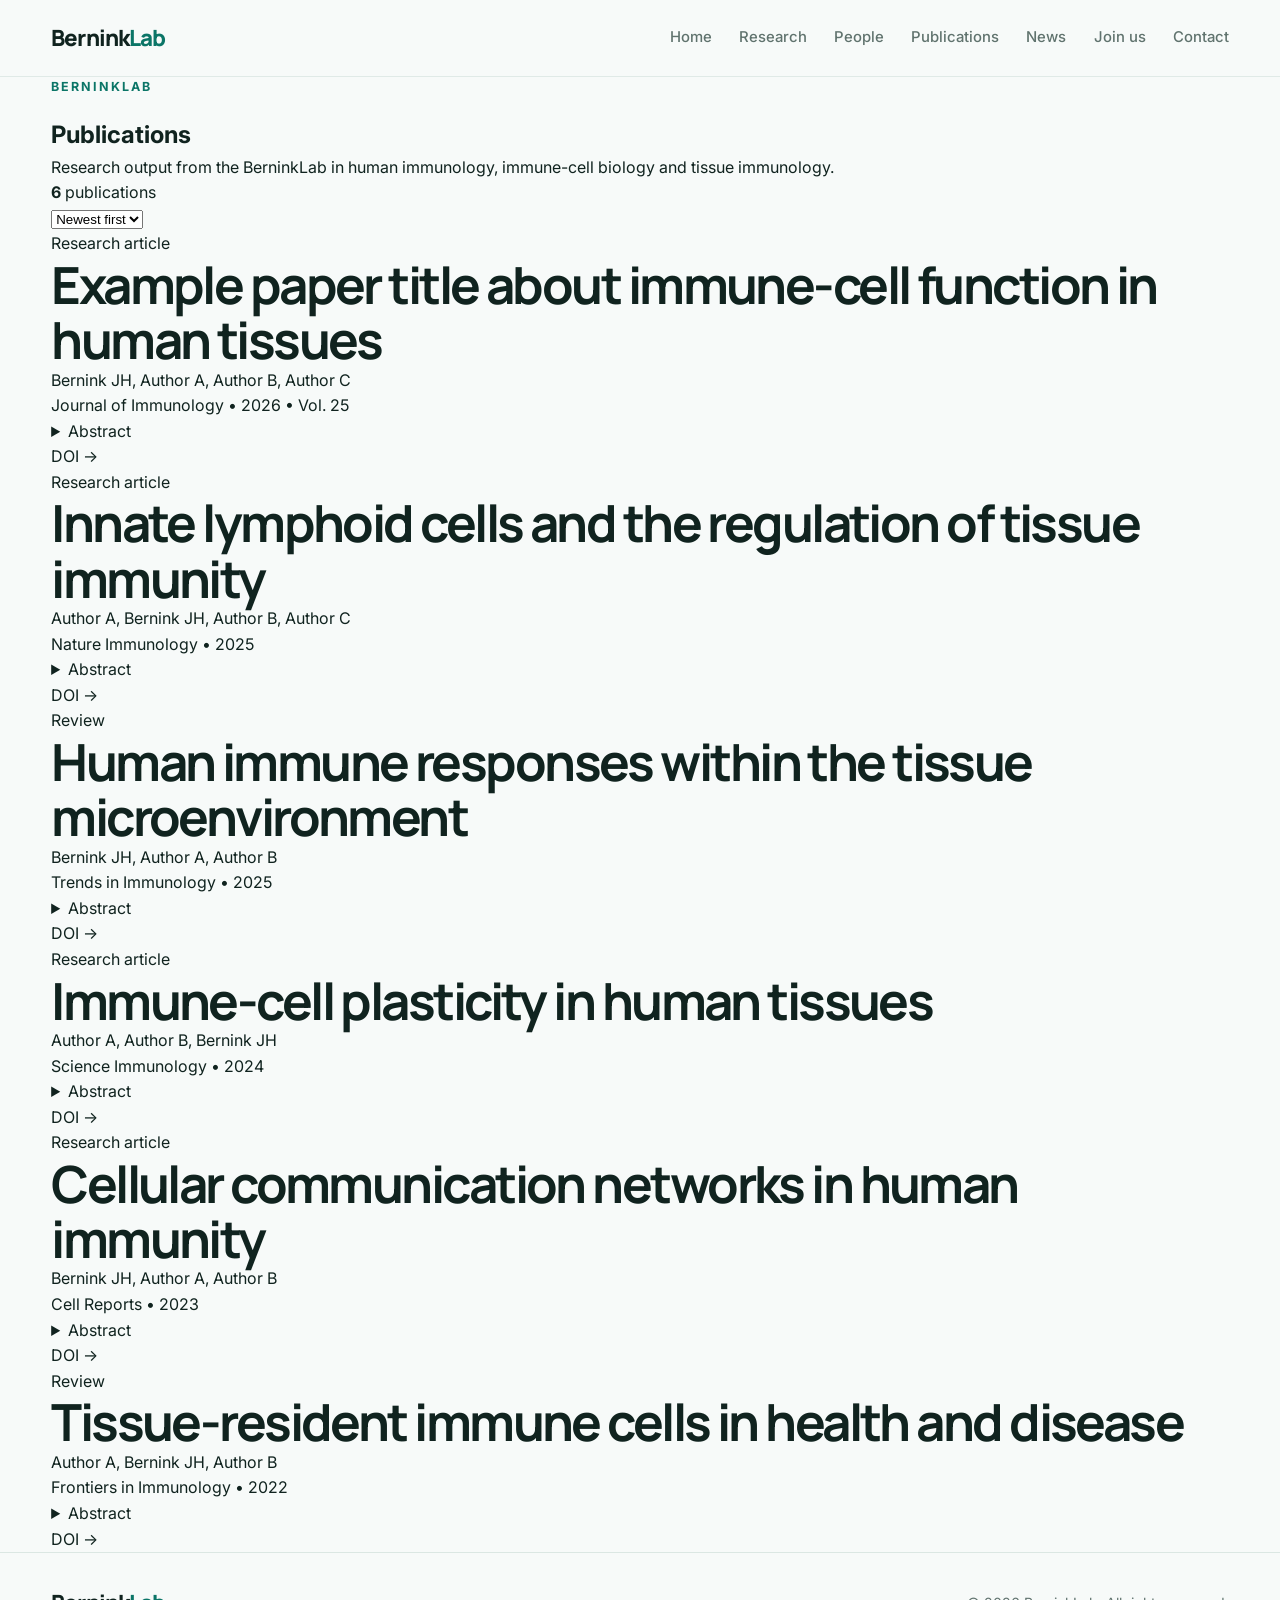
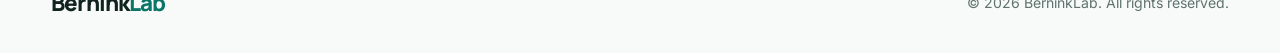
==== commit d42d3c37: "Remove publication sidebar and filters Removed sidebar with publication filters including search, ye" ====
--- a/publications.html
+++ b/publications.html
@@ -72,77 +72,6 @@
     <div class="container publications-layout">
 
 
-      <!-- SIDEBAR -->
-
-      <aside class="publication-sidebar">
-
-        <div class="filter-section">
-          <h3>Search publications</h3>
-
-          <input
-            type="search"
-            id="publicationSearch"
-            placeholder="Search title or author..."
-          >
-        </div>
-
-
-        <div class="filter-section">
-
-          <h3>Year</h3>
-
-          <label>
-            <input type="checkbox" class="year-filter" value="2026">
-            2026
-          </label>
-
-          <label>
-            <input type="checkbox" class="year-filter" value="2025">
-            2025
-          </label>
-
-          <label>
-            <input type="checkbox" class="year-filter" value="2024">
-            2024
-          </label>
-
-          <label>
-            <input type="checkbox" class="year-filter" value="2023">
-            2023
-          </label>
-
-          <label>
-            <input type="checkbox" class="year-filter" value="2022">
-            2022
-          </label>
-
-        </div>
-
-
-        <div class="filter-section">
-
-          <h3>Type</h3>
-
-          <label>
-            <input type="checkbox">
-            Journal article
-          </label>
-
-          <label>
-            <input type="checkbox">
-            Review
-          </label>
-
-          <label>
-            <input type="checkbox">
-            Editorial
-          </label>
-
-        </div>
-
-      </aside>
-
-
       <!-- PUBLICATION RESULTS -->
 
       <div class="publication-results">
@@ -212,15 +141,7 @@
               DOI →
             </a>
 
-            <a
-              href="#"
-              target="_blank"
-              rel="noopener noreferrer"
-            >
-              PubMed →
-            </a>
-
-          </div>
+         </div>
 
         </article>
 
--- a/styles.css
+++ b/styles.css
@@ -693,6 +693,234 @@
 .all-publications-button {
   margin-top: 4.5rem;
 }
+/* ---------------------------------
+   PUBLICATIONS DATABASE PAGE
+---------------------------------- */
+
+.pure-publications {
+  background: #f7faf9;
+}
+
+.publications-header {
+  padding: 6rem 0 4rem;
+  background: var(--surface);
+  border-bottom: 1px solid var(--border);
+}
+
+.publications-header h1 {
+  font-family: "Manrope", sans-serif;
+  font-size: clamp(3rem, 6vw, 5.5rem);
+  line-height: 1;
+  letter-spacing: -0.06em;
+}
+
+.publications-header > .container > p:last-child {
+  max-width: 700px;
+  margin-top: 1.5rem;
+  color: var(--muted);
+  font-size: 1.08rem;
+}
+
+
+.publications-browser {
+  padding: 4rem 0 7rem;
+}
+
+.publications-layout {
+  display: grid;
+  grid-template-columns: 260px minmax(0, 1fr);
+  gap: 4rem;
+  align-items: start;
+}
+
+
+/* Sidebar */
+
+.publication-sidebar {
+  position: sticky;
+  top: 110px;
+}
+
+.filter-section {
+  padding: 0 0 2rem;
+  margin-bottom: 2rem;
+  border-bottom: 1px solid var(--border);
+}
+
+.filter-section h3 {
+  font-size: 1rem;
+  margin-bottom: 1rem;
+}
+
+.filter-section label {
+  display: block;
+  margin: 0.65rem 0;
+  color: var(--muted);
+  font-size: 0.92rem;
+  cursor: pointer;
+}
+
+.filter-section input[type="checkbox"] {
+  margin-right: 0.55rem;
+  accent-color: var(--accent);
+}
+
+#publicationSearch {
+  width: 100%;
+  padding: 0.9rem 1rem;
+  border: 1px solid var(--border);
+  border-radius: 8px;
+  background: white;
+  font: inherit;
+  outline: none;
+}
+
+#publicationSearch:focus {
+  border-color: var(--accent);
+}
+
+
+/* Toolbar */
+
+.publication-toolbar {
+  display: flex;
+  justify-content: space-between;
+  align-items: center;
+  gap: 2rem;
+  padding-bottom: 1.5rem;
+  border-bottom: 1px solid var(--border);
+}
+
+.publication-toolbar p {
+  color: var(--muted);
+}
+
+.publication-toolbar strong {
+  color: var(--text);
+}
+
+.publication-toolbar select {
+  padding: 0.7rem 2.5rem 0.7rem 0.9rem;
+  border: 1px solid var(--border);
+  border-radius: 7px;
+  background: white;
+  font: inherit;
+}
+
+
+/* Publications */
+
+.pure-publication {
+  padding: 2.2rem 0;
+  border-bottom: 1px solid var(--border);
+}
+
+.publication-type {
+  margin-bottom: 0.65rem;
+  color: var(--accent);
+  font-size: 0.77rem;
+  font-weight: 700;
+  letter-spacing: 0.08em;
+  text-transform: uppercase;
+}
+
+.pure-publication h2 {
+  max-width: 850px;
+  font-size: 1.35rem;
+  line-height: 1.35;
+  letter-spacing: -0.025em;
+  margin-bottom: 0.75rem;
+}
+
+.pure-authors {
+  color: var(--text);
+  margin-bottom: 0.35rem;
+}
+
+.pure-journal {
+  color: var(--muted);
+  font-size: 0.92rem;
+}
+
+.pure-journal span {
+  margin: 0 0.4rem;
+  color: #a5b4b0;
+}
+
+
+/* Abstract */
+
+.pure-abstract {
+  max-width: 850px;
+  margin-top: 1.2rem;
+}
+
+.pure-abstract summary {
+  cursor: pointer;
+  color: var(--accent);
+  font-weight: 600;
+  font-size: 0.92rem;
+}
+
+.pure-abstract p {
+  margin-top: 1rem;
+  color: var(--muted);
+  line-height: 1.75;
+}
+
+
+/* Links */
+
+.publication-actions {
+  display: flex;
+  flex-wrap: wrap;
+  gap: 1.4rem;
+  margin-top: 1.25rem;
+}
+
+.publication-actions a {
+  color: var(--accent);
+  font-weight: 600;
+  font-size: 0.92rem;
+}
+
+.publication-actions a:hover {
+  text-decoration: underline;
+}
+
+
+/* Mobile */
+
+@media (max-width: 850px) {
+
+  .publications-layout {
+    grid-template-columns: 1fr;
+    gap: 2rem;
+  }
+
+  .publication-sidebar {
+    position: static;
+  }
+
+  .filter-section {
+    margin-bottom: 1rem;
+  }
+
+}
+
+@media (max-width: 600px) {
+
+  .publication-toolbar {
+    align-items: flex-start;
+    flex-direction: column;
+  }
+
+  .publication-toolbar select {
+    width: 100%;
+  }
+
+}
+
 
 .publication-link:hover {
   text-decoration: underline;
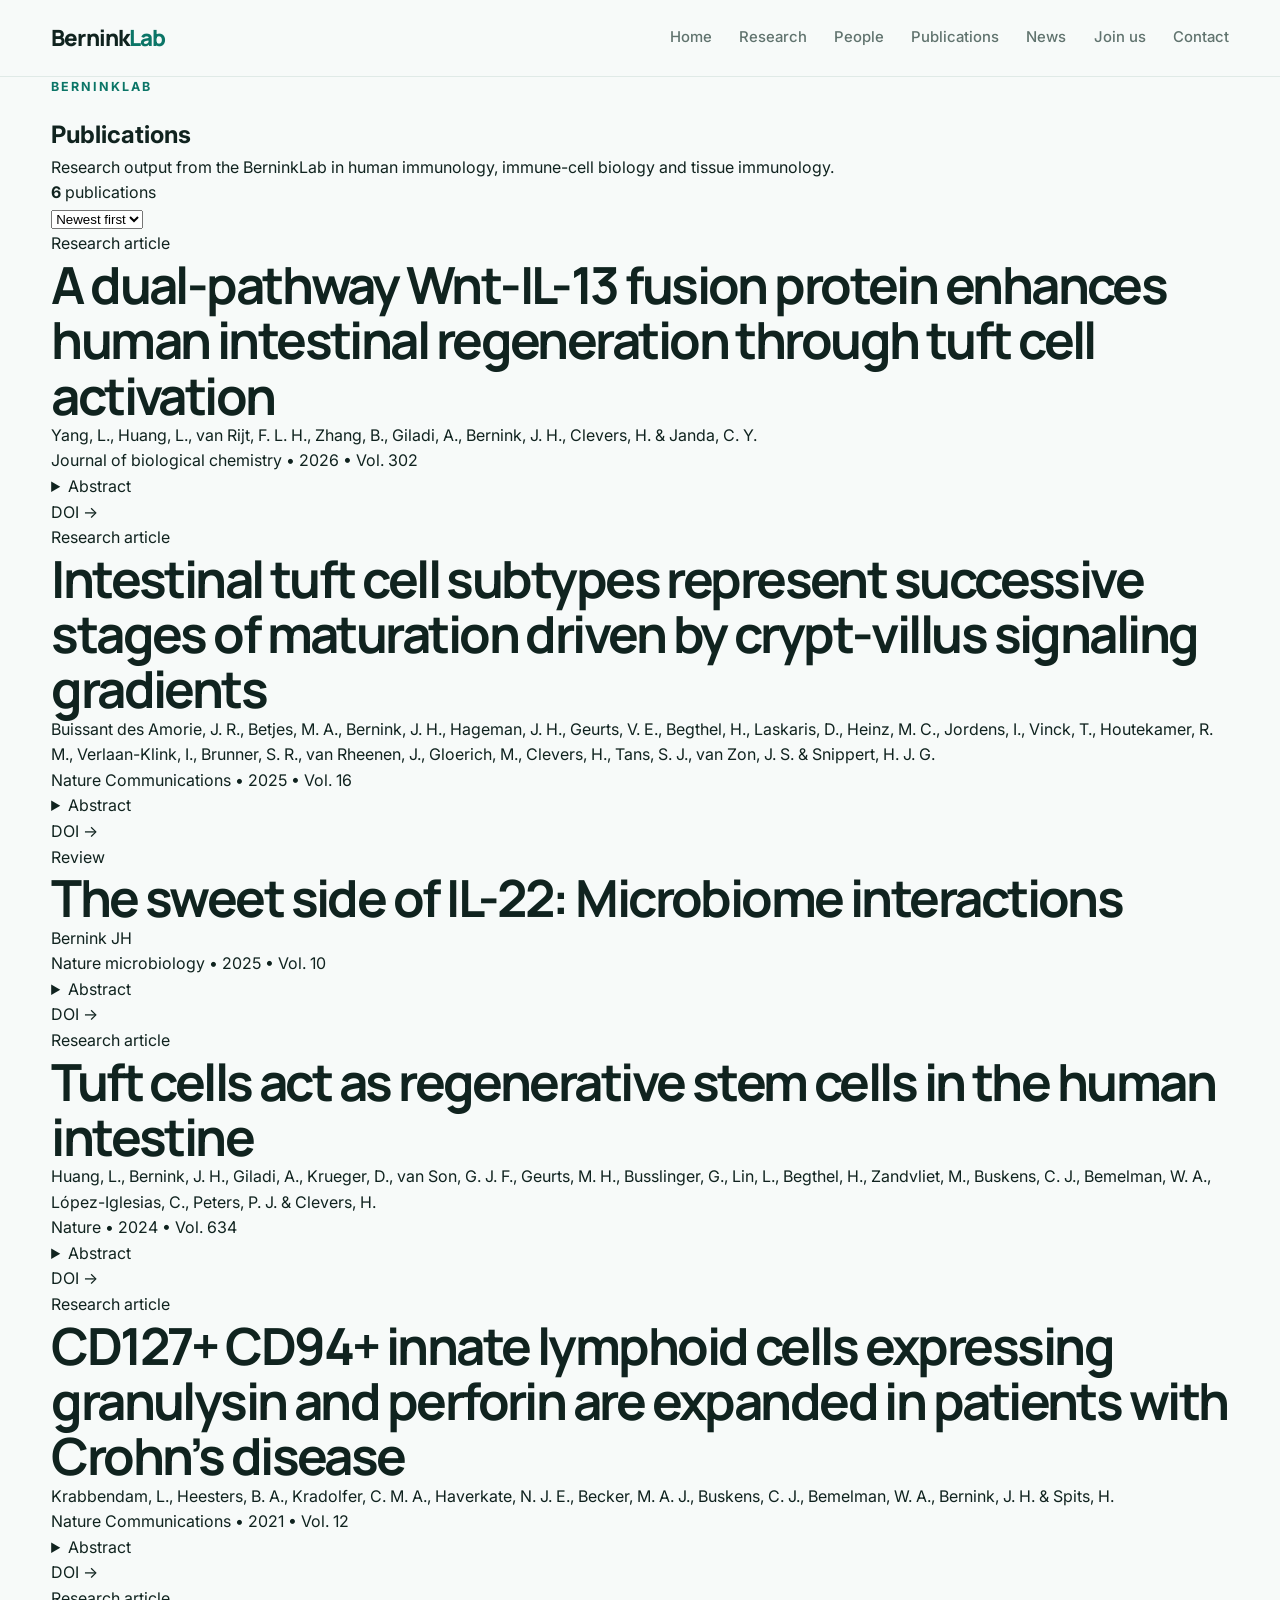
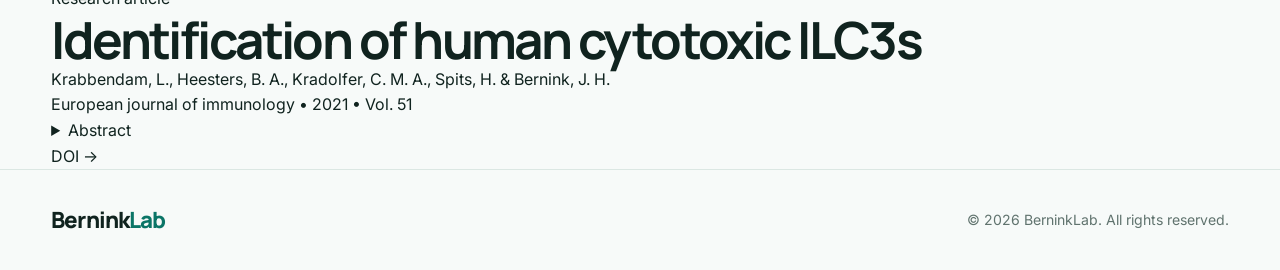
==== commit 68256299: "Update publication details and abstracts in publications.html" ====
--- a/publications.html
+++ b/publications.html
@@ -96,7 +96,7 @@
         <article
           class="pure-publication"
           data-year="2026"
-          data-title="example paper title immune cells"
+          data-title="A dual-pathway Wnt-IL-13 fusion protein enhances human intestinal regeneration through tuft cell activation"
         >
 
           <div class="publication-type">
@@ -104,19 +104,19 @@
           </div>
 
           <h2>
-            Example paper title about immune-cell function in human tissues
+            A dual-pathway Wnt-IL-13 fusion protein enhances human intestinal regeneration through tuft cell activation
           </h2>
 
           <p class="pure-authors">
-            Bernink JH, Author A, Author B, Author C
+            Yang, L., Huang, L., van Rijt, F. L. H., Zhang, B., Giladi, A., Bernink, J. H., Clevers, H. & Janda, C. Y.
           </p>
 
           <p class="pure-journal">
-            Journal of Immunology
+            Journal of biological chemistry
             <span>•</span>
             2026
             <span>•</span>
-            Vol. 25
+            Vol. 302
           </p>
 
           <details class="pure-abstract">
@@ -124,9 +124,7 @@
             <summary>Abstract</summary>
 
             <p>
-              Add the abstract of the paper here. This section can contain
-              a full research abstract while keeping the publication list
-              compact when it is closed.
+           Compromised intestinal regenerative responses drive severe inflammatory conditions, such as inflammatory bowel disease and graft-versus-host disease, affecting millions of people worldwide each year. Despite extensive research, effective therapies remain limited, and no curative treatments are currently available. We recently discovered that human intestinal tuft cells promote tissue repair following injury through Wnt and IL-4/IL-13 signaling pathways. Building on this discovery, here, we report the engineering and functional validation of a synthetic Wnt-IL-13 fusion protein that simultaneously activates both the Wnt and IL-4/IL-13 signaling pathways to enhance human intestinal tuft cell activity. Employing human organoid technology, we demonstrate that this therapeutic approach promotes mucosal healing.
             </p>
 
           </details>
@@ -134,7 +132,7 @@
           <div class="publication-actions">
 
             <a
-              href="https://doi.org/10.xxxx/xxxxx"
+              href="https://doi.org/10.1016/j.jbc.2026.113187"
               target="_blank"
               rel="noopener noreferrer"
             >
@@ -151,7 +149,7 @@
         <article
           class="pure-publication"
           data-year="2025"
-          data-title="innate lymphoid cells tissue immunity"
+          data-title="Intestinal tuft cell subtypes represent successive stages of maturation driven by crypt-villus signaling gradients"
         >
 
           <div class="publication-type">
@@ -159,17 +157,19 @@
           </div>
 
           <h2>
-            Innate lymphoid cells and the regulation of tissue immunity
+            Intestinal tuft cell subtypes represent successive stages of maturation driven by crypt-villus signaling gradients
           </h2>
 
           <p class="pure-authors">
-            Author A, Bernink JH, Author B, Author C
+            Buissant des Amorie, J. R., Betjes, M. A., Bernink, J. H., Hageman, J. H., Geurts, V. E., Begthel, H., Laskaris, D., Heinz, M. C., Jordens, I., Vinck, T., Houtekamer, R. M., Verlaan-Klink, I., Brunner, S. R., van Rheenen, J., Gloerich, M., Clevers, H., Tans, S. J., van Zon, J. S. & Snippert, H. J. G.
           </p>
 
           <p class="pure-journal">
-            Nature Immunology
+            Nature Communications
             <span>•</span>
             2025
+            <span>•</span>
+            Vol. 16
           </p>
 
           <details class="pure-abstract">
@@ -177,7 +177,7 @@
             <summary>Abstract</summary>
 
             <p>
-              Place the publication abstract here.
+              Intestinal tuft cells are epithelial sentinels that trigger host defense upon detection of parasite-derived compounds. While they represent potent targets for immunomodulatory therapies in inflammation-driven intestinal diseases, their functioning and differentiation are poorly understood. Here, we reveal common intermediary transcriptomes among the previously described tuft-1 and tuft-2 subtypes in mouse and human. Tuft cell subtype-specific reporter knock-ins in organoids show that the two subtypes reflect successive post-mitotic maturation stages within the tuft cell lineage. In vitro stimulation with interleukin-4 and 13 is sufficient to fuel the generation of new Nrep+ tuft-1 cells, arising from tuft precursors (tuft-p). Subsequently, changes in crypt-villus signaling gradients, such as BMP, and cholinergic signaling, are required to advance maturation towards Chat+ tuft-2 phenotypes. Functionally, we find chemosensory capacity to increase during maturation. Our tuft subtype-specific reporters and optimized differentiation strategy in organoids provide a platform to study immune-related tuft cell subtypes and their unique chemosensory properties.
             </p>
 
           </details>
@@ -185,7 +185,7 @@
           <div class="publication-actions">
 
             <a
-              href="https://doi.org/10.xxxx/xxxxx"
+              href="https://doi.org/10.1038/s41467-025-61878-9"
               target="_blank"
               rel="noopener noreferrer"
             >
@@ -202,7 +202,7 @@
         <article
           class="pure-publication"
           data-year="2025"
-          data-title="human immune responses tissue microenvironment"
+          data-title="The sweet side of IL-22: Microbiome interactions"
         >
 
           <div class="publication-type">
@@ -210,17 +210,19 @@
           </div>
 
           <h2>
-            Human immune responses within the tissue microenvironment
+            The sweet side of IL-22: Microbiome interactions
           </h2>
 
           <p class="pure-authors">
-            Bernink JH, Author A, Author B
+            Bernink JH
           </p>
 
           <p class="pure-journal">
-            Trends in Immunology
+            Nature microbiology
             <span>•</span>
             2025
+            <span>•</span>
+            Vol. 10
           </p>
 
           <details class="pure-abstract">
@@ -228,7 +230,7 @@
             <summary>Abstract</summary>
 
             <p>
-              Place the abstract here.
+              Dysbiosis is a harbinger of severe intestinal pathologies driving enhanced susceptibility to colonization by opportunistic pathogens. Type 3 innate lymphoid cell-derived IL-22 harnesses pathogen colonization resistance by regulating the galactosylation status of intestinal epithelial cells.
             </p>
 
           </details>
@@ -236,7 +238,7 @@
           <div class="publication-actions">
 
             <a
-              href="https://doi.org/10.xxxx/xxxxx"
+              href="https://doi.org/10.1038/s41564-025-01945-5"
               target="_blank"
               rel="noopener noreferrer"
             >
@@ -253,7 +255,7 @@
         <article
           class="pure-publication"
           data-year="2024"
-          data-title="immune cell plasticity human tissues"
+          data-title="Tuft cells act as regenerative stem cells in the human intestine"
         >
 
           <div class="publication-type">
@@ -261,17 +263,19 @@
           </div>
 
           <h2>
-            Immune-cell plasticity in human tissues
+            Tuft cells act as regenerative stem cells in the human intestine
           </h2>
 
           <p class="pure-authors">
-            Author A, Author B, Bernink JH
+            Huang, L., Bernink, J. H., Giladi, A., Krueger, D., van Son, G. J. F., Geurts, M. H., Busslinger, G., Lin, L., Begthel, H., Zandvliet, M., Buskens, C. J., Bemelman, W. A., López-Iglesias, C., Peters, P. J. & Clevers, H.
           </p>
 
           <p class="pure-journal">
-            Science Immunology
+            Nature
             <span>•</span>
             2024
+            <span>•</span>
+            Vol. 634
           </p>
 
           <details class="pure-abstract">
@@ -279,7 +283,7 @@
             <summary>Abstract</summary>
 
             <p>
-              Place the abstract here.
+              In mice, intestinal tuft cells have been described as a long-lived, postmitotic cell type. Two distinct subsets have been identified: tuft-1 and tuft-2 (ref. 1). By combining analysis of primary human intestinal resection material and intestinal organoids, we identify four distinct human tuft cell states, two of which overlap with their murine counterparts. We show that tuft cell development depends on the presence of Wnt ligands, and that tuft cell numbers rapidly increase on interleukin-4 (IL-4) and IL-13 exposure, as reported previously in mice2–4. This occurs through proliferation of pre-existing tuft cells, rather than through increased de novo generation from stem cells. Indeed, proliferative tuft cells occur in vivo both in fetal and in adult human intestine. Single mature proliferating tuft cells can form organoids that contain all intestinal epithelial cell types. Unlike stem and progenitor cells, human tuft cells survive irradiation damage and retain the ability to generate all other epithelial cell types. Accordingly, organoids engineered to lack tuft cells fail to recover from radiation-induced damage. Thus, tuft cells represent a damage-induced reserve intestinal stem cell pool in humans.
             </p>
 
           </details>
@@ -287,7 +291,7 @@
           <div class="publication-actions">
 
             <a
-              href="https://doi.org/10.xxxx/xxxxx"
+              href="https://doi.org/10.1038/s41586-024-07952-6"
               target="_blank"
               rel="noopener noreferrer"
             >
@@ -303,8 +307,8 @@
 
         <article
           class="pure-publication"
-          data-year="2023"
-          data-title="immune signaling cellular communication"
+          data-year="2021"
+          data-title="CD127+ CD94+ innate lymphoid cells expressing granulysin and perforin are expanded in patients with Crohn’s disease"
         >
 
           <div class="publication-type">
@@ -312,17 +316,19 @@
           </div>
 
           <h2>
-            Cellular communication networks in human immunity
+            CD127+ CD94+ innate lymphoid cells expressing granulysin and perforin are expanded in patients with Crohn’s disease
           </h2>
 
           <p class="pure-authors">
-            Bernink JH, Author A, Author B
+            Krabbendam, L., Heesters, B. A., Kradolfer, C. M. A., Haverkate, N. J. E., Becker, M. A. J., Buskens, C. J., Bemelman, W. A., Bernink, J. H. & Spits, H.
           </p>
 
           <p class="pure-journal">
-            Cell Reports
-            <span>•</span>
-            2023
+            Nature Communications
+            <span>•</span>
+            2021
+            <span>•</span>
+            Vol. 12
           </p>
 
           <details class="pure-abstract">
@@ -330,7 +336,7 @@
             <summary>Abstract</summary>
 
             <p>
-              Place the abstract here.
+              Phenotypic definition of helper ILC1 and NK cells is problematic due to overlapping markers. Recently we showed the identification of cytotoxic ILC3s characterized by expression of CD94. Here we analyse CD127+ ILCs and NK cells in intestinal lamina propria from healthy donors and Crohn’s disease patients and identify two populations of CD127+CD94+ ILCs, designated population A and B, that can be distinguished on the expression of CD117, CD18 and cytotoxic molecules. Population B expresses granulysin, a cytotoxic molecule linked to bacterial lysis and/or chemotaxis of monocytes. Granulysin protein is secreted by population B cells upon stimulation with IL-15. Activation of population B in the presence of TGF-β strongly reduces the expression of cytotoxic effector molecules of population B. Strikingly, samples from individuals that suffer from active Crohn’s disease display enhanced frequencies of granulysin-expressing effector CD127+CD94+ ILCs in comparison to controls. Thus this study identifies group 1 ILC populations which accumulate in inflamed intestinal tissue of Crohn’s disease patients and may play a role in the pathology of the disease.
             </p>
 
           </details>
@@ -338,7 +344,7 @@
           <div class="publication-actions">
 
             <a
-              href="https://doi.org/10.xxxx/xxxxx"
+              href="https://doi.org/10.1038/s41467-021-26187-x"
               target="_blank"
               rel="noopener noreferrer"
             >
@@ -354,26 +360,28 @@
 
         <article
           class="pure-publication"
-          data-year="2022"
-          data-title="tissue resident immune cells"
+          data-year="2021"
+          data-title="Identification of human cytotoxic ILC3s"
         >
 
           <div class="publication-type">
-            Review
+            Research article
           </div>
 
           <h2>
-            Tissue-resident immune cells in health and disease
+            Identification of human cytotoxic ILC3s
           </h2>
 
           <p class="pure-authors">
-            Author A, Bernink JH, Author B
+            Krabbendam, L., Heesters, B. A., Kradolfer, C. M. A., Spits, H. & Bernink, J. H.
           </p>
 
           <p class="pure-journal">
-            Frontiers in Immunology
-            <span>•</span>
-            2022
+            European journal of immunology
+            <span>•</span>
+            2021
+            <span>•</span>
+            Vol. 51
           </p>
 
           <details class="pure-abstract">
@@ -381,7 +389,7 @@
             <summary>Abstract</summary>
 
             <p>
-              Place the abstract here.
+              Human ILCs are classically categorized into five subsets; cytotoxic CD127−CD94+ NK cells and non-cytotoxic CD127+CD94−, ILC1s, ILC2s, ILC3s, and LTi cells. Here, we identify a previously unrecognized subset within the CD127+ ILC population, characterized by the expression of the cytotoxic marker CD94. These CD94+ ILCs resemble conventional ILC3s in terms of phenotype, transcriptome, and cytokine production, but are highly cytotoxic. IL-15 was unable to induce differentiation of CD94+ ILCs toward mature NK cells. Instead, CD94+ ILCs retained RORγt, CD127 and CD200R1 expression and produced IL-22 in response to IL-15. Culturing non-cytotoxic ILC3s with IL-12 induced upregulation of CD94 and cytotoxic activity, effects that were not observed with IL-15 stimulation. Thus, human helper ILCs can acquire a cytotoxic program without differentiating into NK cells.
             </p>
 
           </details>
@@ -389,7 +397,7 @@
           <div class="publication-actions">
 
             <a
-              href="https://doi.org/10.xxxx/xxxxx"
+              href="https://doi.org/10.1002/eji.202048696"
               target="_blank"
               rel="noopener noreferrer"
             >
